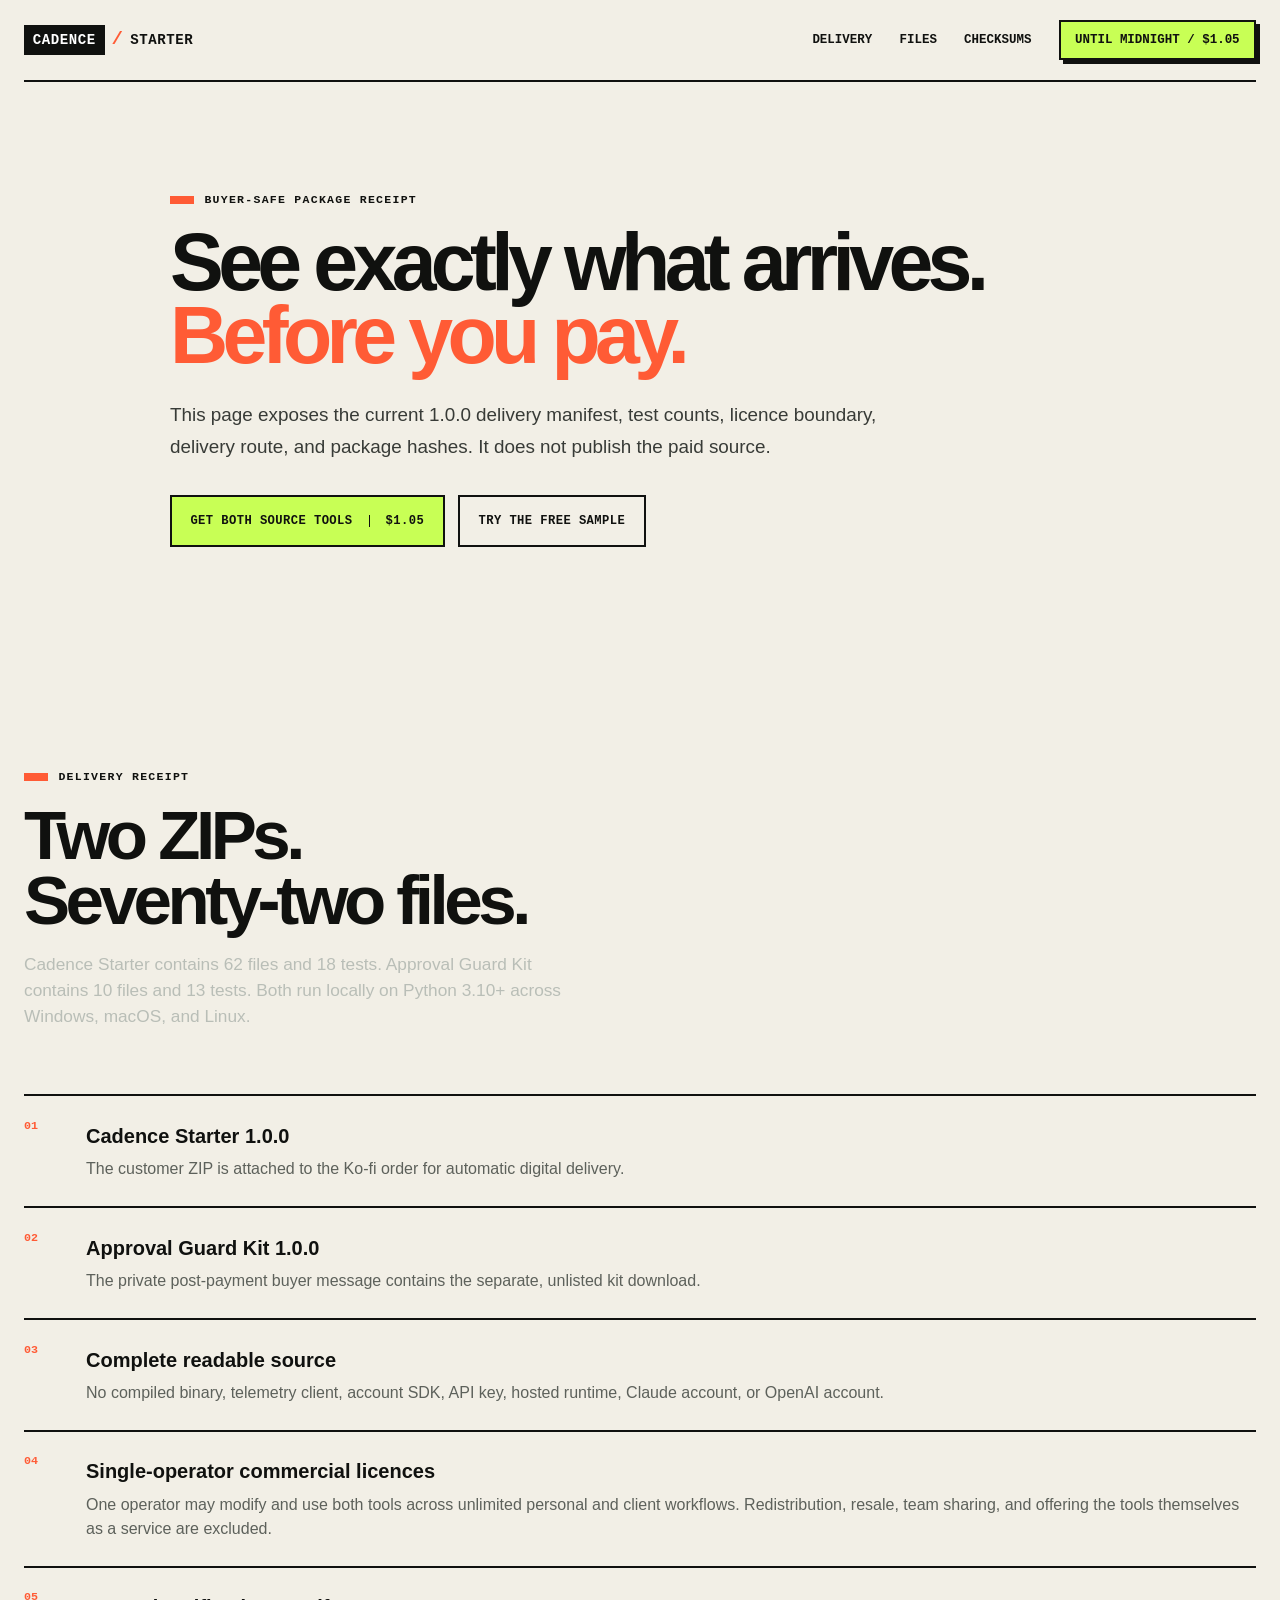
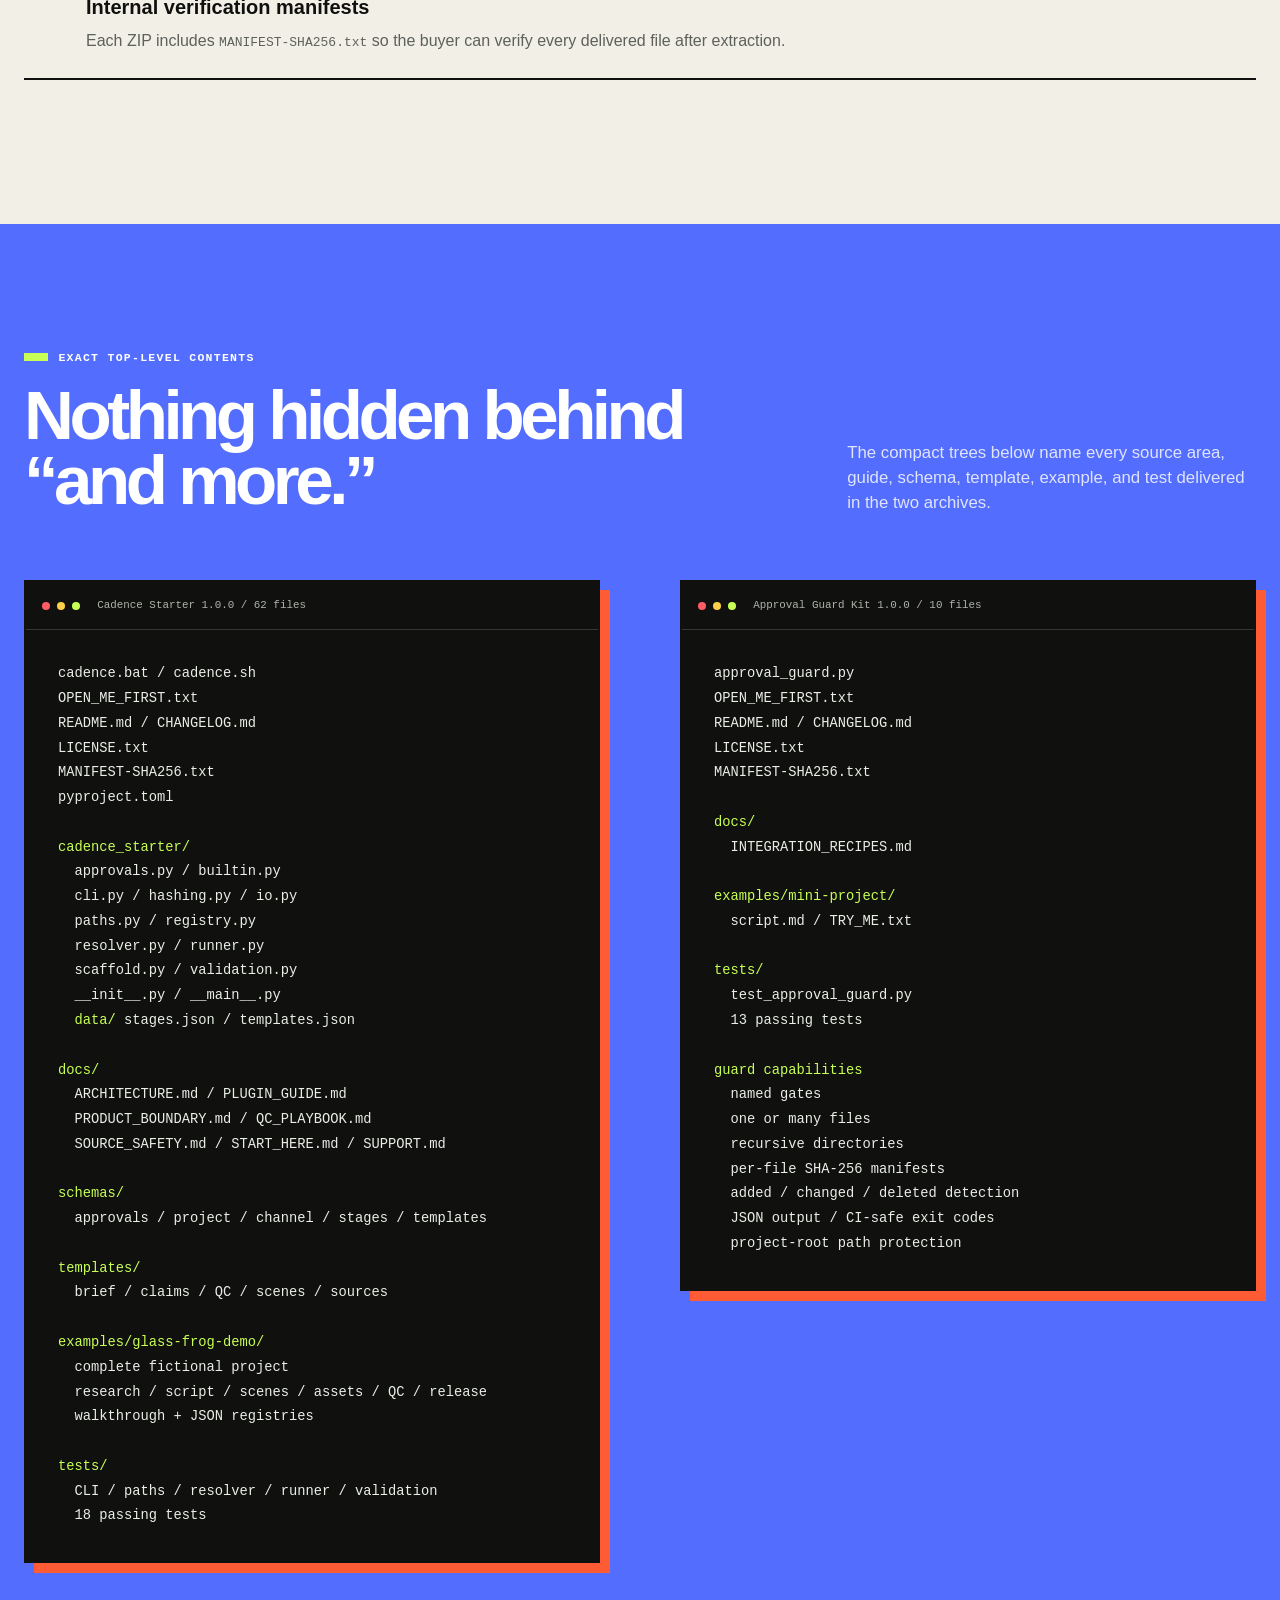
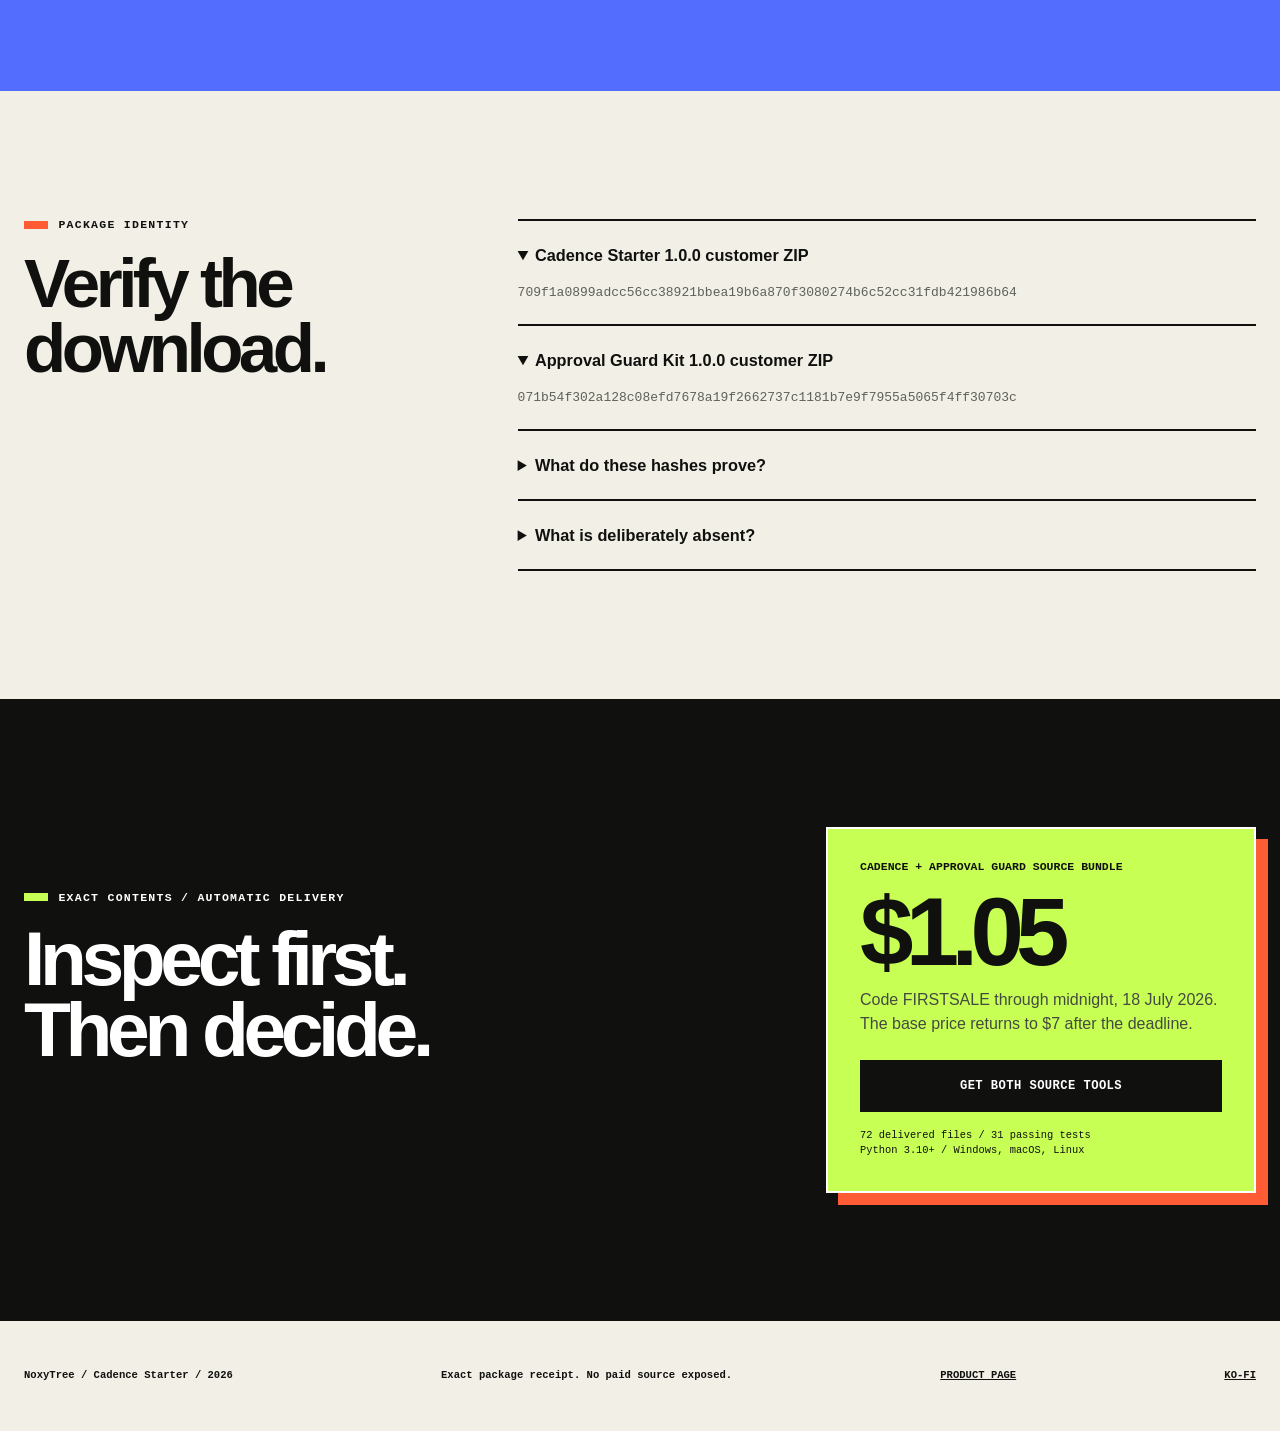
==== bundle-receipt/index.html @ 126abf65 "Add exact buyer delivery receipt" ====
<!doctype html>
<html lang="en">
<head>
  <meta charset="utf-8">
  <meta name="viewport" content="width=device-width, initial-scale=1">
  <title>Cadence source bundle receipt - exact delivery manifest</title>
  <meta name="description" content="Inspect the exact Cadence Starter and Approval Guard Kit delivery: 72 files, 31 tests, licences, delivery route, and SHA-256 checksums.">
  <meta name="theme-color" content="#f2efe6">
  <meta property="og:title" content="Cadence source bundle - exact delivery receipt">
  <meta property="og:description" content="Two local Python source ZIPs, 72 files, 31 tests, exact contents and package checksums before you pay.">
  <meta property="og:type" content="website">
  <meta property="og:image" content="https://noxytree.github.io/cadence-starter/assets/cadence-cover.png">
  <meta property="og:url" content="https://noxytree.github.io/cadence-starter/bundle-receipt/">
  <meta name="twitter:card" content="summary_large_image">
  <link rel="canonical" href="https://noxytree.github.io/cadence-starter/bundle-receipt/">
  <link rel="stylesheet" href="../styles.css?v=20260718-receipt">
</head>
<body class="receipt-page">
  <a class="skip" href="#main">Skip to content</a>
  <header class="topbar wrap">
    <a class="wordmark" href="../" aria-label="Cadence Starter home"><span>CADENCE</span><b>/</b>STARTER</a>
    <nav aria-label="Primary navigation">
      <a href="#delivery">Delivery</a>
      <a href="#files">Files</a>
      <a href="#checksums">Checksums</a>
      <a class="nav-buy" href="https://ko-fi.com/noxytree/link/FIRSTSALE">UNTIL MIDNIGHT / $1.05</a>
    </nav>
  </header>

  <main id="main">
    <section class="guide-hero wrap">
      <p class="label"><span></span>BUYER-SAFE PACKAGE RECEIPT</p>
      <h1>See exactly what arrives.<br><em>Before you pay.</em></h1>
      <p class="hero-lede">This page exposes the current 1.0.0 delivery manifest, test counts, licence boundary, delivery route, and package hashes. It does not publish the paid source.</p>
      <div class="actions">
        <a class="button primary" href="https://ko-fi.com/noxytree/link/FIRSTSALE">GET BOTH SOURCE TOOLS <span>$1.05</span></a>
        <a class="button ghost" href="../downloads/cadence-approval-sample.zip">TRY THE FREE SAMPLE</a>
      </div>
    </section>

    <section class="inside wrap" id="delivery">
      <div class="section-intro">
        <p class="label"><span></span>DELIVERY RECEIPT</p>
        <h2>Two ZIPs.<br>Seventy-two files.</h2>
        <p>Cadence Starter contains 62 files and 18 tests. Approval Guard Kit contains 10 files and 13 tests. Both run locally on Python 3.10+ across Windows, macOS, and Linux.</p>
      </div>
      <div class="deliverables">
        <article><b>01</b><div><h3>Cadence Starter 1.0.0</h3><p>The customer ZIP is attached to the Ko-fi order for automatic digital delivery.</p></div></article>
        <article><b>02</b><div><h3>Approval Guard Kit 1.0.0</h3><p>The private post-payment buyer message contains the separate, unlisted kit download.</p></div></article>
        <article><b>03</b><div><h3>Complete readable source</h3><p>No compiled binary, telemetry client, account SDK, API key, hosted runtime, Claude account, or OpenAI account.</p></div></article>
        <article><b>04</b><div><h3>Single-operator commercial licences</h3><p>One operator may modify and use both tools across unlimited personal and client workflows. Redistribution, resale, team sharing, and offering the tools themselves as a service are excluded.</p></div></article>
        <article><b>05</b><div><h3>Internal verification manifests</h3><p>Each ZIP includes <code>MANIFEST-SHA256.txt</code> so the buyer can verify every delivered file after extraction.</p></div></article>
      </div>
    </section>

    <section class="commands" id="files">
      <div class="wrap">
        <div class="commands-head">
          <div><p class="label light"><span></span>EXACT TOP-LEVEL CONTENTS</p><h2>Nothing hidden behind “and more.”</h2></div>
          <p>The compact trees below name every source area, guide, schema, template, example, and test delivered in the two archives.</p>
        </div>
        <div class="inside-grid">
          <div class="file-window">
            <div class="window-bar"><i></i><i></i><i></i><span>Cadence Starter 1.0.0 / 62 files</span></div>
            <pre>cadence.bat / cadence.sh
OPEN_ME_FIRST.txt
README.md / CHANGELOG.md
LICENSE.txt
MANIFEST-SHA256.txt
pyproject.toml

<span class="folder">cadence_starter/</span>
  approvals.py / builtin.py
  cli.py / hashing.py / io.py
  paths.py / registry.py
  resolver.py / runner.py
  scaffold.py / validation.py
  __init__.py / __main__.py
  <span class="folder">data/</span> stages.json / templates.json

<span class="folder">docs/</span>
  ARCHITECTURE.md / PLUGIN_GUIDE.md
  PRODUCT_BOUNDARY.md / QC_PLAYBOOK.md
  SOURCE_SAFETY.md / START_HERE.md / SUPPORT.md

<span class="folder">schemas/</span>
  approvals / project / channel / stages / templates

<span class="folder">templates/</span>
  brief / claims / QC / scenes / sources

<span class="folder">examples/glass-frog-demo/</span>
  complete fictional project
  research / script / scenes / assets / QC / release
  walkthrough + JSON registries

<span class="folder">tests/</span>
  CLI / paths / resolver / runner / validation
  18 passing tests</pre>
          </div>
          <div class="file-window">
            <div class="window-bar"><i></i><i></i><i></i><span>Approval Guard Kit 1.0.0 / 10 files</span></div>
            <pre>approval_guard.py
OPEN_ME_FIRST.txt
README.md / CHANGELOG.md
LICENSE.txt
MANIFEST-SHA256.txt

<span class="folder">docs/</span>
  INTEGRATION_RECIPES.md

<span class="folder">examples/mini-project/</span>
  script.md / TRY_ME.txt

<span class="folder">tests/</span>
  test_approval_guard.py
  13 passing tests

<span class="folder">guard capabilities</span>
  named gates
  one or many files
  recursive directories
  per-file SHA-256 manifests
  added / changed / deleted detection
  JSON output / CI-safe exit codes
  project-root path protection</pre>
          </div>
        </div>
      </div>
    </section>

    <section class="faq wrap" id="checksums">
      <div class="section-intro"><p class="label"><span></span>PACKAGE IDENTITY</p><h2>Verify the download.</h2></div>
      <div class="faq-list">
        <details open><summary>Cadence Starter 1.0.0 customer ZIP</summary><p><code>709f1a0899adcc56cc38921bbea19b6a870f3080274b6c52cc31fdb421986b64</code></p></details>
        <details open><summary>Approval Guard Kit 1.0.0 customer ZIP</summary><p><code>071b54f302a128c08efd7678a19f2662737c1181b7e9f7955a5065f4ff30703c</code></p></details>
        <details><summary>What do these hashes prove?</summary><p>They identify the exact current customer archives used to produce this receipt. After downloading, calculate SHA-256 locally and compare it with the value above. The internal manifest then verifies every extracted file.</p></details>
        <details><summary>What is deliberately absent?</summary><p>No seller account, private pipeline, customer data, third-party credentials, model access, generated media, or one-click publishing service is included.</p></details>
      </div>
    </section>

    <section class="buy-section">
      <div class="wrap buy-grid">
        <div><p class="label light"><span></span>EXACT CONTENTS / AUTOMATIC DELIVERY</p><h2>Inspect first.<br>Then decide.</h2></div>
        <div class="price-card">
          <p>CADENCE + APPROVAL GUARD SOURCE BUNDLE</p>
          <strong>$1.05</strong>
          <span>Code FIRSTSALE through midnight, 18 July 2026. The base price returns to $7 after the deadline.</span>
          <a class="button primary" href="https://ko-fi.com/noxytree/link/FIRSTSALE">GET BOTH SOURCE TOOLS</a>
          <small>72 delivered files / 31 passing tests<br>Python 3.10+ / Windows, macOS, Linux</small>
        </div>
      </div>
    </section>
  </main>

  <footer class="footer wrap">
    <span>NoxyTree / Cadence Starter / 2026</span>
    <span>Exact package receipt. No paid source exposed.</span>
    <a href="../">PRODUCT PAGE</a>
    <a href="https://ko-fi.com/noxytree">KO-FI</a>
  </footer>
</body>
</html>
---- styles.css ----
:root {
  --paper: #f2efe6;
  --paper-2: #e7e2d5;
  --ink: #10110f;
  --muted: #5d615b;
  --orange: #ff5b35;
  --acid: #c8ff55;
  --blue: #536dfe;
  --red: #ff5c69;
  --line: #171816;
  --wrap: 1240px;
}

* { box-sizing: border-box; }
html { scroll-behavior: smooth; }
body { margin: 0; background: var(--paper); color: var(--ink); font-family: Arial, Helvetica, sans-serif; line-height: 1.5; }
a { color: inherit; }
.skip { position: fixed; left: 1rem; top: -5rem; z-index: 100; background: var(--acid); color: var(--ink); padding: .7rem 1rem; font-weight: 800; }
.skip:focus { top: 1rem; }
.wrap { width: min(calc(100% - 48px), var(--wrap)); margin-inline: auto; }

.topbar { min-height: 82px; display: flex; align-items: center; justify-content: space-between; border-bottom: 2px solid var(--ink); }
.wordmark { display: flex; align-items: center; gap: .42rem; font: 800 .88rem/1 ui-monospace, SFMono-Regular, Consolas, monospace; text-decoration: none; letter-spacing: .04em; }
.wordmark span { background: var(--ink); color: white; padding: .48rem .55rem; }
.wordmark b { color: var(--orange); font-size: 1.2rem; }
.topbar nav { display: flex; align-items: center; gap: 1.7rem; }
.topbar nav a { font: 700 .78rem/1 ui-monospace, SFMono-Regular, Consolas, monospace; text-decoration: none; text-transform: uppercase; }
.topbar nav a:hover { text-decoration: underline; text-underline-offset: 5px; }
.topbar .nav-buy { background: var(--acid); border: 2px solid var(--ink); padding: .72rem .9rem; box-shadow: 4px 4px 0 var(--ink); }

.hero { padding: 6.5rem 0 7rem; display: grid; grid-template-columns: .94fr 1.06fr; gap: 5rem; align-items: center; }
.label { display: flex; align-items: center; gap: .65rem; margin: 0 0 1.25rem; font: 800 .72rem/1 ui-monospace, SFMono-Regular, Consolas, monospace; letter-spacing: .11em; }
.label span { width: 24px; height: 8px; background: var(--orange); display: inline-block; }
.label.light { color: white; }.label.light span { background: var(--acid); }
h1, h2, h3, p { margin-top: 0; }
h1 { max-width: 740px; margin-bottom: 1.7rem; font-size: clamp(3.4rem, 6.3vw, 6.25rem); line-height: .91; letter-spacing: -.07em; }
h1 em { color: var(--orange); font-style: normal; }
.hero-lede { max-width: 690px; font-size: 1.18rem; line-height: 1.65; color: #383b37; }
.actions { display: flex; gap: .85rem; margin-top: 2.1rem; align-items: stretch; }
.button { display: inline-flex; min-height: 52px; padding: .9rem 1.15rem; align-items: center; justify-content: center; gap: 1rem; border: 2px solid var(--ink); font: 900 .76rem/1 ui-monospace, SFMono-Regular, Consolas, monospace; text-decoration: none; letter-spacing: .035em; transition: transform .14s ease, box-shadow .14s ease; }
.button:hover { transform: translate(-2px,-2px); box-shadow: 6px 6px 0 var(--ink); }
.button.primary { background: var(--acid); }.button.primary span { padding-left: 1rem; border-left: 1px solid var(--ink); }
.button.ghost { background: transparent; }
.facts { display: flex; flex-wrap: wrap; gap: .8rem 1.5rem; list-style: none; padding: 0; margin: 1.8rem 0 0; color: var(--muted); font: 700 .7rem/1.3 ui-monospace, SFMono-Regular, Consolas, monospace; }
.facts li::before { content: "+"; margin-right: .45rem; color: var(--orange); }

.demo-frame { position: relative; border: 2px solid var(--ink); background: var(--ink); box-shadow: 12px 12px 0 var(--blue); }
.demo-top, .demo-foot { min-height: 44px; padding: 0 .85rem; display: flex; align-items: center; justify-content: space-between; color: white; font: 800 .65rem/1 ui-monospace, SFMono-Regular, Consolas, monospace; letter-spacing: .08em; }
.demo-frame img { width: 100%; height: auto; display: block; border-block: 1px solid #343733; }
.live-dot { color: var(--acid); }.live-dot::before { content: ""; width: 7px; height: 7px; display: inline-block; border-radius: 50%; background: var(--acid); margin-right: .4rem; box-shadow: 0 0 10px var(--acid); }
.demo-foot b { color: var(--red); }.demo-foot span { color: #b7bcb5; }
.tape { position: absolute; z-index: 2; padding: .45rem .65rem; font: 900 .62rem/1 ui-monospace, SFMono-Regular, Consolas, monospace; border: 1px solid var(--ink); }
.tape-a { left: -22px; top: 28%; background: var(--acid); transform: rotate(-7deg); }
.tape-b { right: -24px; bottom: 22%; background: white; transform: rotate(5deg); }

.sample-strip { padding: 5rem 0; background: var(--orange); color: white; border-block: 2px solid var(--ink); }
.sample-grid { display: grid; grid-template-columns: 1fr .9fr; gap: 5rem; align-items: center; }
.sample-grid h2 { margin-bottom: 1rem; font-size: clamp(2.5rem, 5vw, 4.8rem); line-height: .94; letter-spacing: -.065em; }
.sample-grid > div > p:last-child { max-width: 640px; color: #fff1ec; font-size: 1.06rem; }
.sample-command { padding: 1.4rem; background: var(--ink); border: 2px solid white; box-shadow: 10px 10px 0 var(--acid); display: flex; flex-direction: column; gap: .65rem; }
.sample-command code { padding: .7rem; border: 1px solid #4c4f49; color: #e9eee7; font: .72rem/1.4 ui-monospace, SFMono-Regular, Consolas, monospace; overflow-x: auto; }
.sample-command strong { padding: .7rem; color: var(--red); font: 900 .72rem/1.2 ui-monospace, SFMono-Regular, Consolas, monospace; }
.sample-command .button { margin-top: .5rem; color: var(--ink); }
.sample-command small { color: #b7bcb5; font: .62rem/1.5 ui-monospace, SFMono-Regular, Consolas, monospace; }

.problem { padding: 8rem 0; background: var(--ink); color: white; }
.problem-grid { display: grid; grid-template-columns: .72fr 1.28fr; gap: 6rem; align-items: start; }
.section-intro h2, .commands-head h2 { margin-bottom: 1.2rem; font-size: clamp(2.7rem, 5.4vw, 5.3rem); line-height: .94; letter-spacing: -.065em; }
.section-intro > p:last-child { max-width: 560px; color: #b9beb7; font-size: 1.08rem; }
.comparison { display: grid; grid-template-columns: 1fr 1fr; gap: 1rem; }
.compare-card { min-height: 410px; padding: 1.8rem; border: 2px solid white; display: flex; flex-direction: column; }
.compare-card.bad { background: #2a171b; border-color: var(--red); }
.compare-card.good { background: #18231a; border-color: var(--acid); }
.mini-label { font: 900 .68rem/1.2 ui-monospace, SFMono-Regular, Consolas, monospace; letter-spacing: .09em; }
.compare-card ol { margin: 2.4rem 0; padding-left: 1.35rem; color: #d1d5d0; }
.compare-card li { padding: .55rem 0; }
.compare-card code { color: white; }
.compare-card > strong { margin-top: auto; padding-top: 1rem; border-top: 1px solid currentColor; font: 900 .78rem/1.2 ui-monospace, SFMono-Regular, Consolas, monospace; }
.compare-card.bad > strong { color: var(--red); }.compare-card.good > strong { color: var(--acid); }

.inside { padding: 9rem 0; }
.inside > .section-intro { max-width: 760px; margin-bottom: 4rem; }
.inside-grid { display: grid; grid-template-columns: .86fr 1.14fr; gap: 5rem; align-items: start; }
.inside-grid > *, .faq > * { min-width: 0; }
.file-window { border: 2px solid var(--ink); background: #10110f; color: #e9eee7; box-shadow: 10px 10px 0 var(--orange); position: sticky; top: 24px; }
.window-bar { min-height: 48px; display: flex; align-items: center; gap: .45rem; padding: 0 1rem; border-bottom: 1px solid #353832; color: #aeb3ac; font: .68rem/1 ui-monospace, SFMono-Regular, Consolas, monospace; }
.window-bar i { width: 8px; height: 8px; border-radius: 50%; background: var(--red); }.window-bar i:nth-child(2) { background: #ffcf4a; }.window-bar i:nth-child(3) { background: var(--acid); margin-right: .6rem; }
.file-window pre { margin: 0; padding: 2rem; font: .86rem/1.8 ui-monospace, SFMono-Regular, Consolas, monospace; overflow-x: auto; }
.folder { color: var(--acid); }
.deliverables { border-top: 2px solid var(--ink); }
.deliverables article { display: grid; grid-template-columns: 46px 1fr; gap: 1rem; padding: 1.55rem 0; border-bottom: 2px solid var(--ink); }
.deliverables article > b { font: 900 .73rem/1 ui-monospace, SFMono-Regular, Consolas, monospace; color: var(--orange); }
.deliverables h3 { margin-bottom: .4rem; font-size: 1.25rem; }
.deliverables p { margin: 0; color: var(--muted); }

.commands { padding: 8rem 0; background: var(--blue); color: white; }
.commands-head { display: grid; grid-template-columns: 1fr .55fr; gap: 5rem; align-items: end; margin-bottom: 3rem; }
.commands-head > p { color: #e0e4ff; font-size: 1.05rem; }
.command-grid { border: 2px solid white; }
.command-grid code { min-height: 66px; display: grid; grid-template-columns: 68px 1fr; align-items: center; border-bottom: 1px solid rgba(255,255,255,.45); font-size: clamp(.72rem,1.5vw,1rem); }
.command-grid code:last-child { border-bottom: 0; }
.command-grid i { height: 100%; display: flex; align-items: center; justify-content: center; border-right: 1px solid rgba(255,255,255,.45); color: var(--acid); font-style: normal; }
.command-grid code { padding-right: 1rem; }.command-grid code i { margin-right: 1.2rem; }

.fit { padding: 8rem 0; display: grid; grid-template-columns: 1fr 1fr; gap: 1rem; }
.fit-card { min-height: 480px; padding: 2.4rem; border: 2px solid var(--ink); display: flex; flex-direction: column; }
.fit-card.yes { background: var(--acid); }.fit-card.no { background: white; }
.fit-card h2 { font-size: clamp(2rem,3.3vw,3.4rem); line-height: 1; letter-spacing: -.05em; }
.fit-card ul { margin: auto 0 0; padding: 1.5rem 0 0; border-top: 2px solid var(--ink); list-style: none; }
.fit-card li { padding: .5rem 0 .5rem 1.4rem; position: relative; }
.fit-card li::before { content: "+"; position: absolute; left: 0; font-weight: 900; }.fit-card.no li::before { content: "-"; color: var(--orange); }

.field-notes { padding: 8rem 0; background: var(--paper-2); border-block: 2px solid var(--ink); }
.field-notes .section-intro { max-width: 780px; margin-bottom: 3.5rem; }
.note-grid { display: grid; grid-template-columns: repeat(3,1fr); gap: 1rem; }
.note-grid a { min-height: 330px; padding: 1.7rem; border: 2px solid var(--ink); background: var(--paper); text-decoration: none; display: flex; flex-direction: column; transition: transform .14s ease, box-shadow .14s ease; }
.note-grid a:hover { transform: translate(-4px,-4px); box-shadow: 8px 8px 0 var(--ink); }
.note-grid span, .note-grid b { font: 900 .68rem/1 ui-monospace, SFMono-Regular, Consolas, monospace; }
.note-grid h3 { margin: 3rem 0 1rem; font-size: 1.6rem; line-height: 1.1; }
.note-grid p { color: var(--muted); }.note-grid b { margin-top: auto; color: var(--orange); }

.faq { padding: 8rem 0; display: grid; grid-template-columns: .7fr 1.3fr; gap: 6rem; }
.faq-list { border-top: 2px solid var(--ink); }
.faq details { padding: 1.35rem 0; border-bottom: 2px solid var(--ink); }
.faq summary { cursor: pointer; font-weight: 900; font-size: 1.02rem; }
.faq details p { color: var(--muted); margin: 1rem 0 0; max-width: 700px; }
.faq code { overflow-wrap: anywhere; word-break: break-all; }
.receipt-page .commands .inside-grid { grid-template-columns: minmax(0, 1fr) minmax(0, 1fr); }
.receipt-page .file-window { min-width: 0; width: 100%; }
.receipt-page .faq { grid-template-columns: minmax(0, .7fr) minmax(0, 1.3fr); }
.receipt-page .faq-list,
.receipt-page .faq details,
.receipt-page .faq code { min-width: 0; max-width: 100%; }
.receipt-page .faq code { display: block; }

.buy-section { padding: 8rem 0; background: var(--ink); color: white; }
.buy-grid { display: grid; grid-template-columns: 1fr 430px; gap: 6rem; align-items: center; }
.buy-grid h2 { font-size: clamp(3rem,6vw,6rem); line-height: .92; letter-spacing: -.07em; }
.price-card { background: var(--acid); color: var(--ink); padding: 2rem; border: 2px solid white; box-shadow: 12px 12px 0 var(--orange); display: flex; flex-direction: column; }
.price-card > p { font: 900 .72rem/1 ui-monospace, SFMono-Regular, Consolas, monospace; }
.price-card > strong { font-size: 6rem; line-height: 1; letter-spacing: -.08em; }
.price-card > span { margin: .5rem 0 1.5rem; color: #444a40; }
.price-card .button { background: var(--ink); color: white; margin-bottom: 1rem; }.price-card .button:hover { box-shadow: 6px 6px 0 var(--orange); }
.price-card small { font: .65rem/1.5 ui-monospace, SFMono-Regular, Consolas, monospace; }

.footer { min-height: 110px; display: flex; align-items: center; justify-content: space-between; gap: 2rem; font: 700 .66rem/1.3 ui-monospace, SFMono-Regular, Consolas, monospace; }

/* Guide pages */
.guide-hero { padding: 7rem 0 5rem; max-width: 940px; }
.guide-hero h1 { max-width: 920px; }
.guide-hero .hero-lede { max-width: 760px; }
.guide-layout { display: grid; grid-template-columns: 250px minmax(0,760px); gap: 5rem; padding-bottom: 8rem; }
.guide-aside { position: sticky; top: 24px; align-self: start; border-top: 2px solid var(--ink); padding-top: 1rem; font: 700 .72rem/1.55 ui-monospace, SFMono-Regular, Consolas, monospace; }
.guide-aside a { display: block; margin-top: 1rem; color: var(--orange); }
.guide-body { min-width: 0; }
.guide-body h2 { margin: 3.5rem 0 1.2rem; font-size: clamp(2rem,4vw,3.4rem); line-height: 1; letter-spacing: -.05em; }
.guide-body h2:first-child { margin-top: 0; }
.guide-body h3 { margin: 2rem 0 .6rem; font-size: 1.35rem; }
.guide-body p, .guide-body li { color: #383b37; font-size: 1.06rem; line-height: 1.75; }
.guide-body pre { width: 100%; max-width: 100%; overflow-x: auto; padding: 1.5rem; border: 2px solid var(--ink); background: var(--ink); color: #e9eee7; font: .82rem/1.7 ui-monospace, SFMono-Regular, Consolas, monospace; }
.guide-body .callout { margin: 2rem 0; padding: 1.4rem; border: 2px solid var(--ink); background: var(--acid); color: var(--ink); }
.guide-cta { margin-top: 4rem; padding: 2rem; background: var(--blue); color: white; border: 2px solid var(--ink); }
.guide-index { padding: 7rem 0 9rem; }
.guide-index .note-grid { margin-top: 4rem; }

@media (max-width: 980px) {
  .hero, .sample-grid, .problem-grid, .inside-grid, .faq, .buy-grid { grid-template-columns: 1fr; gap: 3.5rem; }
  .receipt-page .commands .inside-grid,
  .receipt-page .faq { grid-template-columns: minmax(0, 1fr); }
  .receipt-page .file-window pre { white-space: pre-wrap; overflow-wrap: anywhere; }
  .hero { padding-top: 4.5rem; }
  .file-window { position: static; }
  .commands-head { grid-template-columns: 1fr; gap: 1rem; }
  .buy-grid { max-width: 760px; }.price-card { max-width: 500px; }
  .guide-layout { grid-template-columns: 1fr; gap: 2rem; }.guide-aside { position: static; }
}

@media (max-width: 720px) {
  .wrap { width: min(calc(100% - 28px), var(--wrap)); }
  .topbar { min-height: 68px; }.topbar nav a:not(.nav-buy) { display: none; }
  .topbar .nav-buy { box-shadow: none; }
  .hero { padding: 4.2rem 0 5rem; }
  h1 { font-size: clamp(3rem,15vw,4.6rem); }
  .actions { flex-direction: column; }.button { width: 100%; }
  .facts { flex-direction: column; }
  .demo-frame { box-shadow: 7px 7px 0 var(--blue); }.tape { display: none; }.demo-foot span { display: none; }
  .sample-strip, .problem, .inside, .commands, .field-notes, .faq, .buy-section { padding-block: 5rem; }
  .comparison, .fit, .note-grid { grid-template-columns: 1fr; }
  .fit { padding-block: 5rem; }
  .fit-card { min-height: 420px; }
  .commands-head h2, .section-intro h2 { font-size: 3rem; }
  .file-window pre { font-size: .74rem; }
  .footer { flex-direction: column; justify-content: center; text-align: center; gap: .45rem; }
  .guide-hero { padding: 5rem 0 3rem; }.guide-layout { padding-bottom: 5rem; }
}

@media (prefers-reduced-motion: reduce) {
  html { scroll-behavior: auto; }
  *, *::before, *::after { transition: none !important; }
}
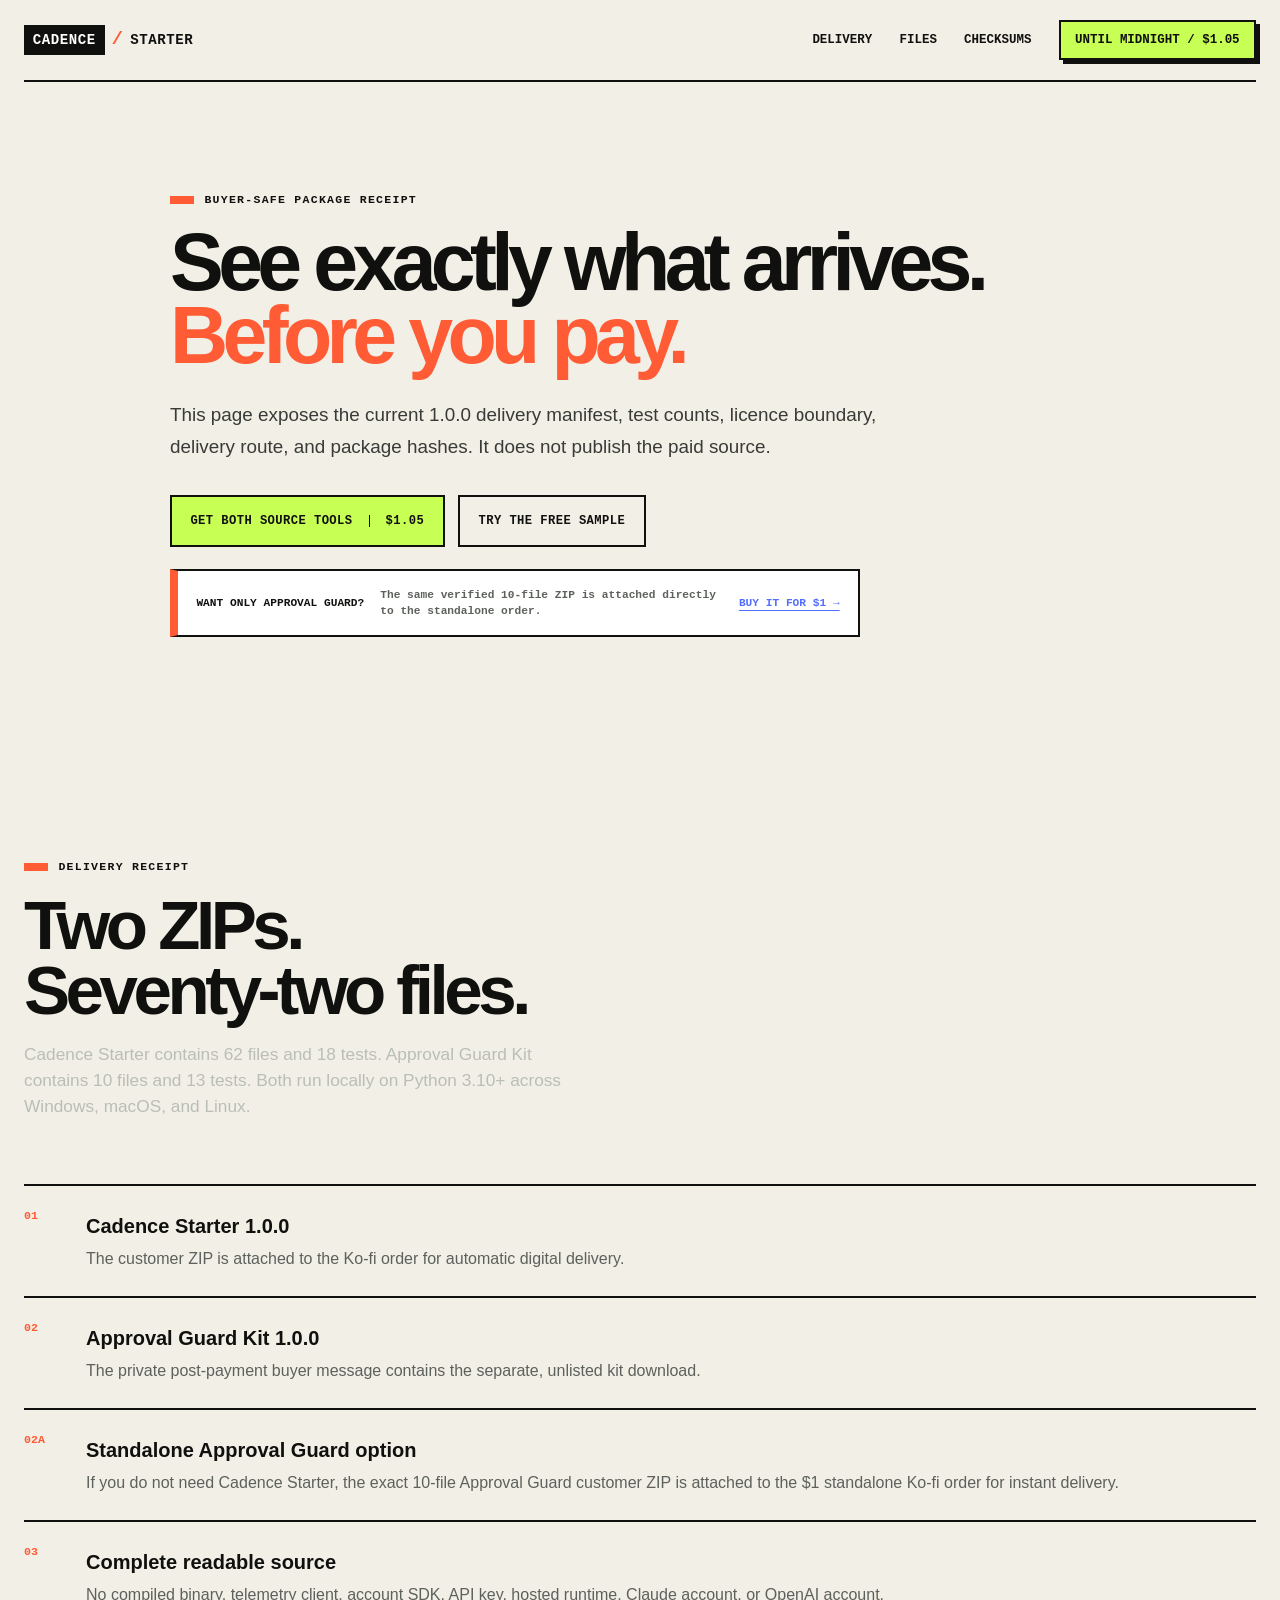
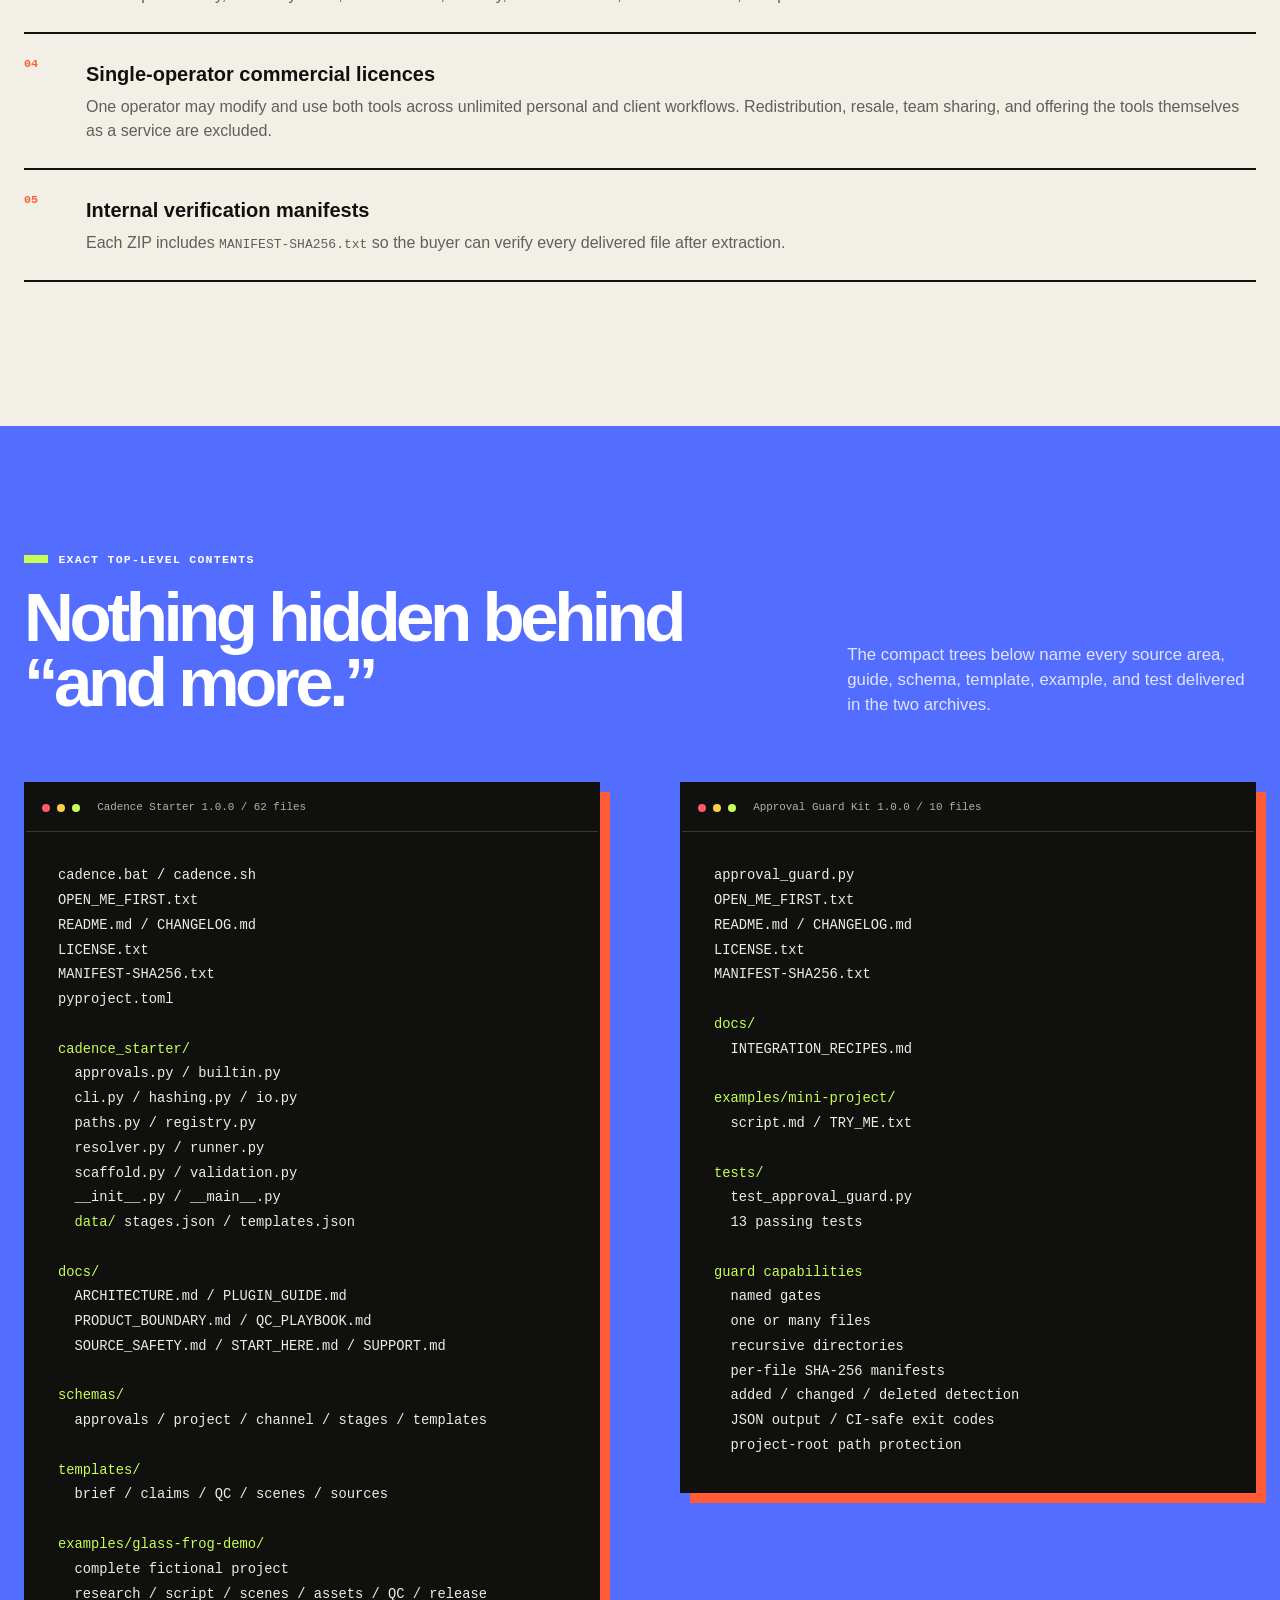
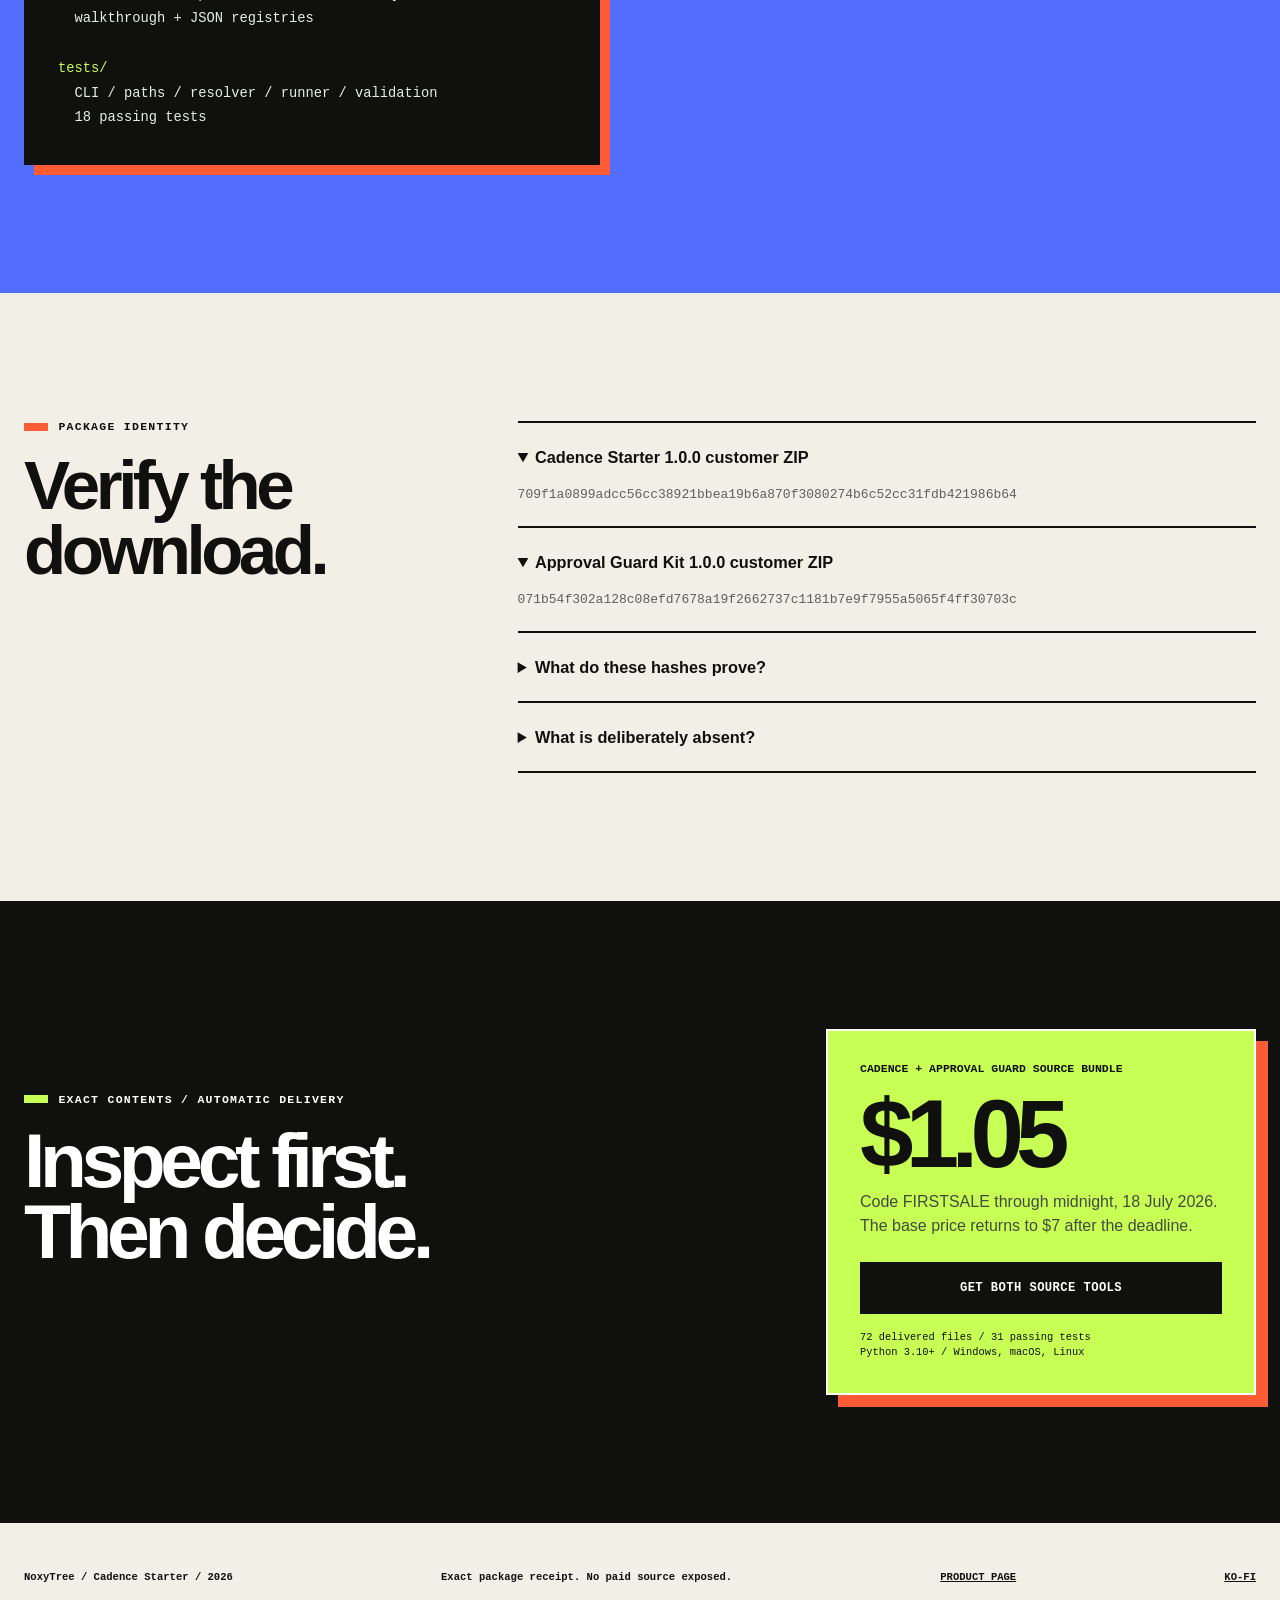
==== commit e271112e: "Add one-dollar Approval Guard checkout path" ====
--- a/bundle-receipt/index.html
+++ b/bundle-receipt/index.html
@@ -36,6 +36,7 @@
         <a class="button primary" href="https://ko-fi.com/noxytree/link/FIRSTSALE">GET BOTH SOURCE TOOLS <span>$1.05</span></a>
         <a class="button ghost" href="../downloads/cadence-approval-sample.zip">TRY THE FREE SAMPLE</a>
       </div>
+      <p class="solo-offer"><b>WANT ONLY APPROVAL GUARD?</b><span>The same verified 10-file ZIP is attached directly to the standalone order.</span><a href="https://ko-fi.com/s/33d62f48e4">BUY IT FOR $1 →</a></p>
     </section>
 
     <section class="inside wrap" id="delivery">
@@ -47,6 +48,7 @@
       <div class="deliverables">
         <article><b>01</b><div><h3>Cadence Starter 1.0.0</h3><p>The customer ZIP is attached to the Ko-fi order for automatic digital delivery.</p></div></article>
         <article><b>02</b><div><h3>Approval Guard Kit 1.0.0</h3><p>The private post-payment buyer message contains the separate, unlisted kit download.</p></div></article>
+        <article><b>02A</b><div><h3>Standalone Approval Guard option</h3><p>If you do not need Cadence Starter, the exact 10-file Approval Guard customer ZIP is attached to the $1 standalone Ko-fi order for instant delivery.</p></div></article>
         <article><b>03</b><div><h3>Complete readable source</h3><p>No compiled binary, telemetry client, account SDK, API key, hosted runtime, Claude account, or OpenAI account.</p></div></article>
         <article><b>04</b><div><h3>Single-operator commercial licences</h3><p>One operator may modify and use both tools across unlimited personal and client workflows. Redistribution, resale, team sharing, and offering the tools themselves as a service are excluded.</p></div></article>
         <article><b>05</b><div><h3>Internal verification manifests</h3><p>Each ZIP includes <code>MANIFEST-SHA256.txt</code> so the buyer can verify every delivered file after extraction.</p></div></article>
--- a/styles.css
+++ b/styles.css
@@ -36,6 +36,9 @@
 h1 { max-width: 740px; margin-bottom: 1.7rem; font-size: clamp(3.4rem, 6.3vw, 6.25rem); line-height: .91; letter-spacing: -.07em; }
 h1 em { color: var(--orange); font-style: normal; }
 .hero-lede { max-width: 690px; font-size: 1.18rem; line-height: 1.65; color: #383b37; }
+.solo-offer { max-width: 690px; margin: 1.35rem 0 0; padding: 1rem 1.15rem; border: 2px solid var(--ink); border-left: 8px solid var(--orange); background: white; display: grid; grid-template-columns: auto 1fr auto; gap: .65rem 1rem; align-items: center; font: 800 .7rem/1.45 ui-monospace, SFMono-Regular, Consolas, monospace; }
+.solo-offer span { color: var(--muted); font-weight: 700; }
+.solo-offer a { color: var(--blue); white-space: nowrap; text-underline-offset: 4px; }
 .actions { display: flex; gap: .85rem; margin-top: 2.1rem; align-items: stretch; }
 .button { display: inline-flex; min-height: 52px; padding: .9rem 1.15rem; align-items: center; justify-content: center; gap: 1rem; border: 2px solid var(--ink); font: 900 .76rem/1 ui-monospace, SFMono-Regular, Consolas, monospace; text-decoration: none; letter-spacing: .035em; transition: transform .14s ease, box-shadow .14s ease; }
 .button:hover { transform: translate(-2px,-2px); box-shadow: 6px 6px 0 var(--ink); }
@@ -182,6 +185,7 @@
   .hero { padding: 4.2rem 0 5rem; }
   h1 { font-size: clamp(3rem,15vw,4.6rem); }
   .actions { flex-direction: column; }.button { width: 100%; }
+  .solo-offer { grid-template-columns: 1fr; }
   .facts { flex-direction: column; }
   .demo-frame { box-shadow: 7px 7px 0 var(--blue); }.tape { display: none; }.demo-foot span { display: none; }
   .sample-strip, .problem, .inside, .commands, .field-notes, .faq, .buy-section { padding-block: 5rem; }
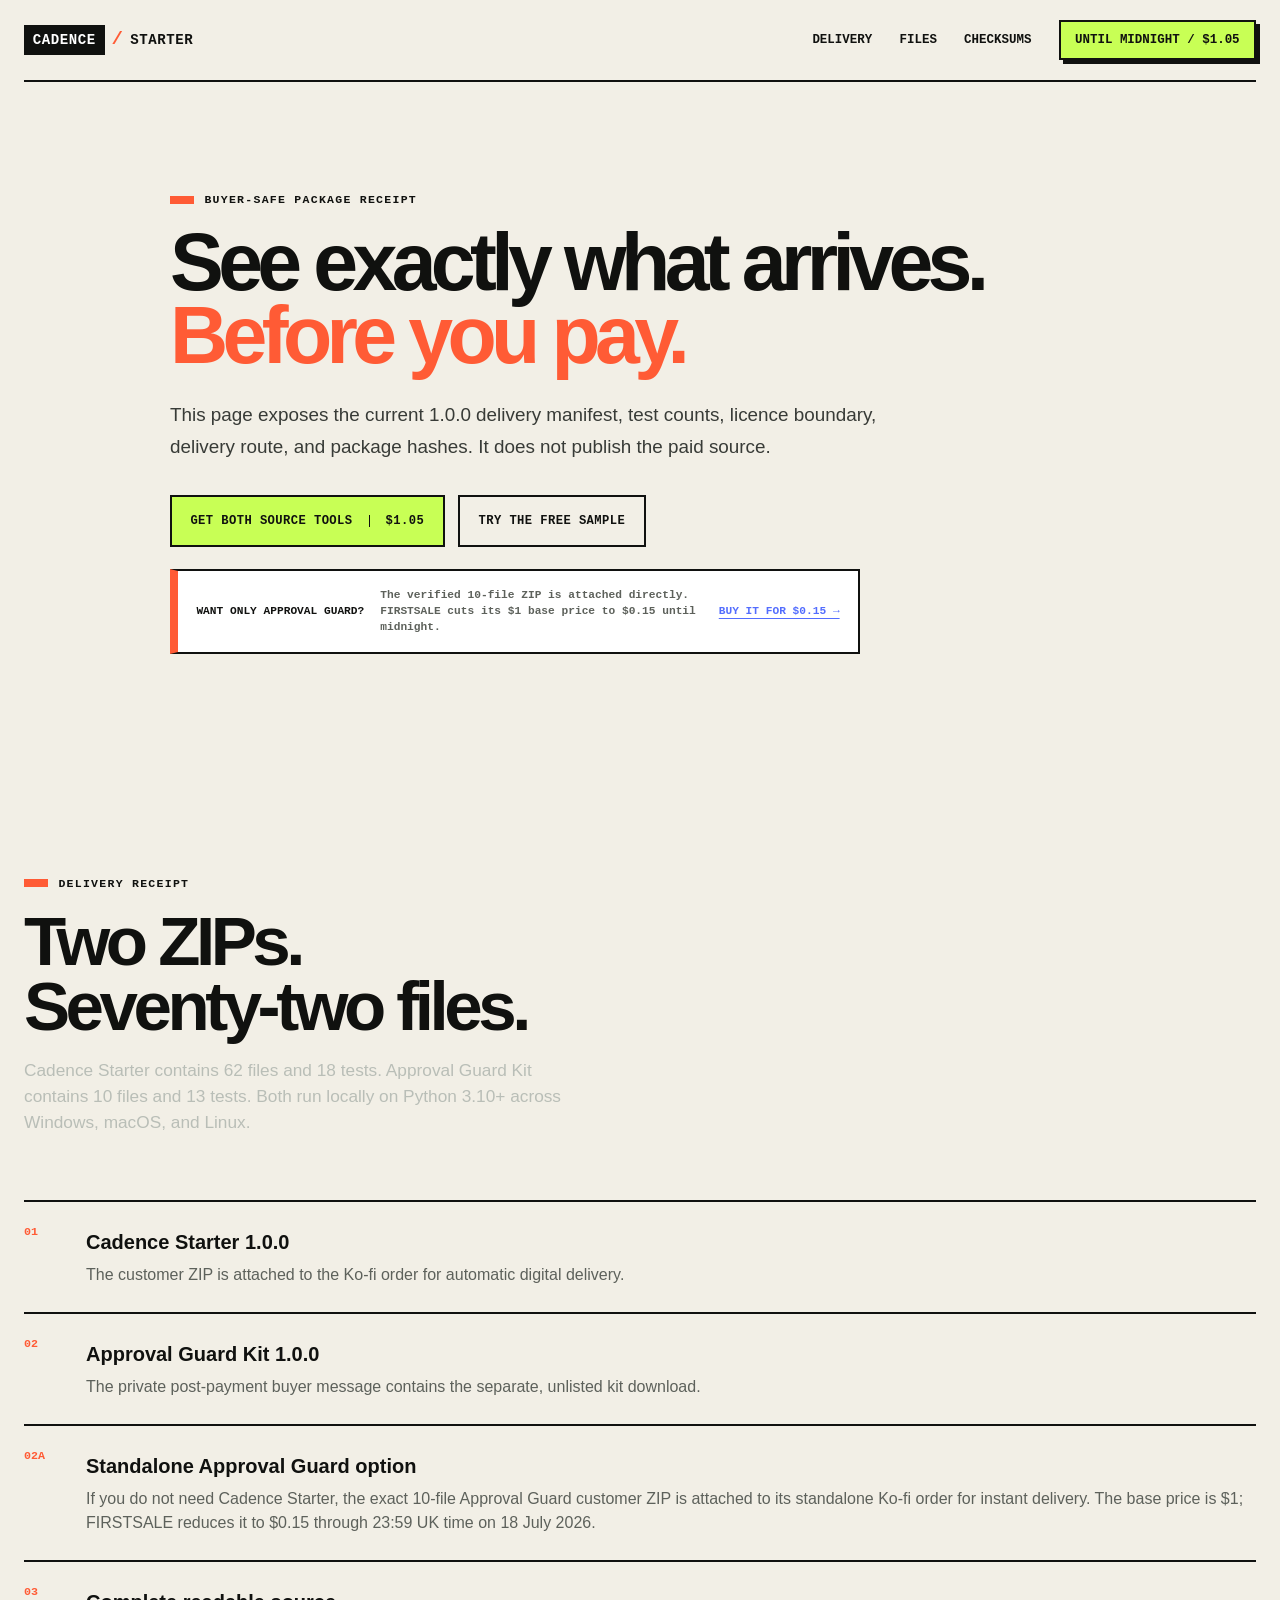
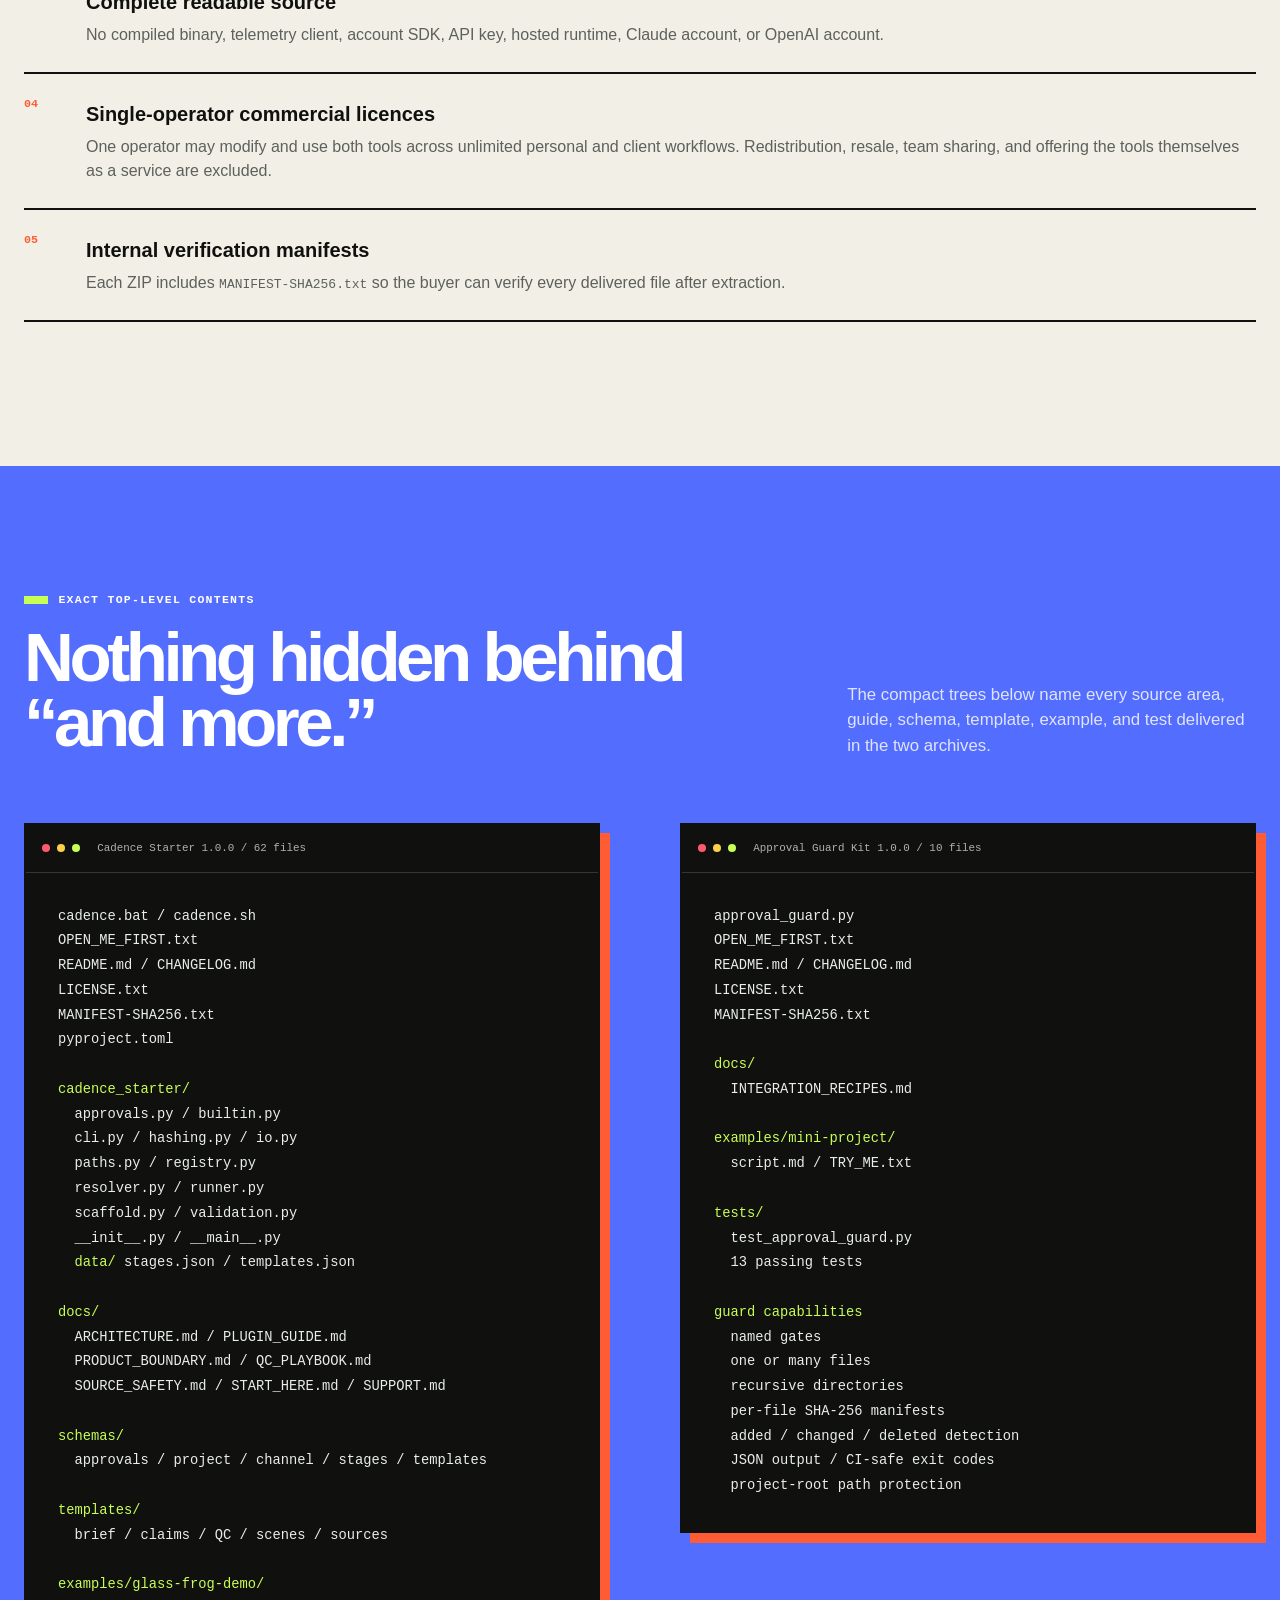
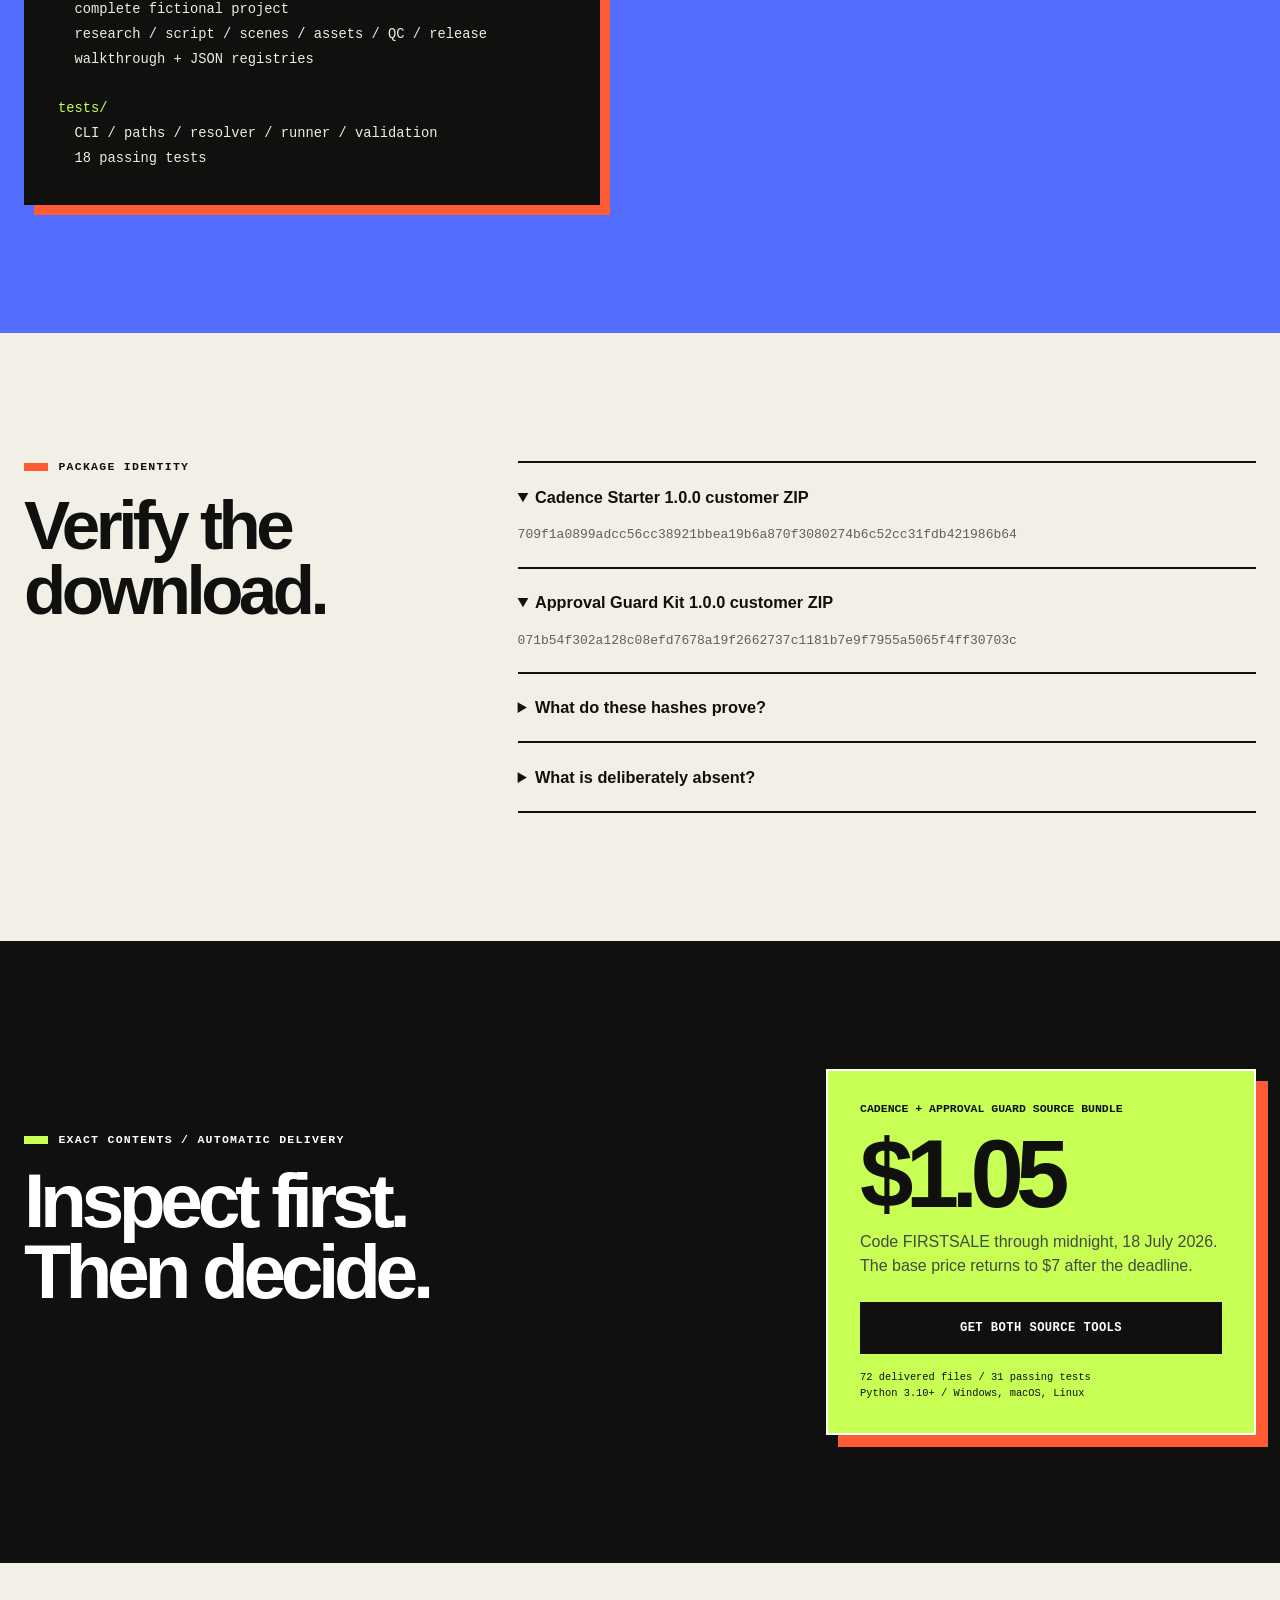
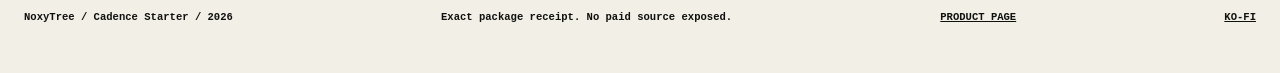
==== commit eb252150: "Expose fifteen-cent first-sale path" ====
--- a/bundle-receipt/index.html
+++ b/bundle-receipt/index.html
@@ -36,7 +36,7 @@
         <a class="button primary" href="https://ko-fi.com/noxytree/link/FIRSTSALE">GET BOTH SOURCE TOOLS <span>$1.05</span></a>
         <a class="button ghost" href="../downloads/cadence-approval-sample.zip">TRY THE FREE SAMPLE</a>
       </div>
-      <p class="solo-offer"><b>WANT ONLY APPROVAL GUARD?</b><span>The same verified 10-file ZIP is attached directly to the standalone order.</span><a href="https://ko-fi.com/s/33d62f48e4">BUY IT FOR $1 →</a></p>
+      <p class="solo-offer"><b>WANT ONLY APPROVAL GUARD?</b><span>The verified 10-file ZIP is attached directly. FIRSTSALE cuts its $1 base price to $0.15 until midnight.</span><a href="https://ko-fi.com/noxytree/link/FIRSTSALE">BUY IT FOR $0.15 →</a></p>
     </section>
 
     <section class="inside wrap" id="delivery">
@@ -48,7 +48,7 @@
       <div class="deliverables">
         <article><b>01</b><div><h3>Cadence Starter 1.0.0</h3><p>The customer ZIP is attached to the Ko-fi order for automatic digital delivery.</p></div></article>
         <article><b>02</b><div><h3>Approval Guard Kit 1.0.0</h3><p>The private post-payment buyer message contains the separate, unlisted kit download.</p></div></article>
-        <article><b>02A</b><div><h3>Standalone Approval Guard option</h3><p>If you do not need Cadence Starter, the exact 10-file Approval Guard customer ZIP is attached to the $1 standalone Ko-fi order for instant delivery.</p></div></article>
+        <article><b>02A</b><div><h3>Standalone Approval Guard option</h3><p>If you do not need Cadence Starter, the exact 10-file Approval Guard customer ZIP is attached to its standalone Ko-fi order for instant delivery. The base price is $1; FIRSTSALE reduces it to $0.15 through 23:59 UK time on 18 July 2026.</p></div></article>
         <article><b>03</b><div><h3>Complete readable source</h3><p>No compiled binary, telemetry client, account SDK, API key, hosted runtime, Claude account, or OpenAI account.</p></div></article>
         <article><b>04</b><div><h3>Single-operator commercial licences</h3><p>One operator may modify and use both tools across unlimited personal and client workflows. Redistribution, resale, team sharing, and offering the tools themselves as a service are excluded.</p></div></article>
         <article><b>05</b><div><h3>Internal verification manifests</h3><p>Each ZIP includes <code>MANIFEST-SHA256.txt</code> so the buyer can verify every delivered file after extraction.</p></div></article>
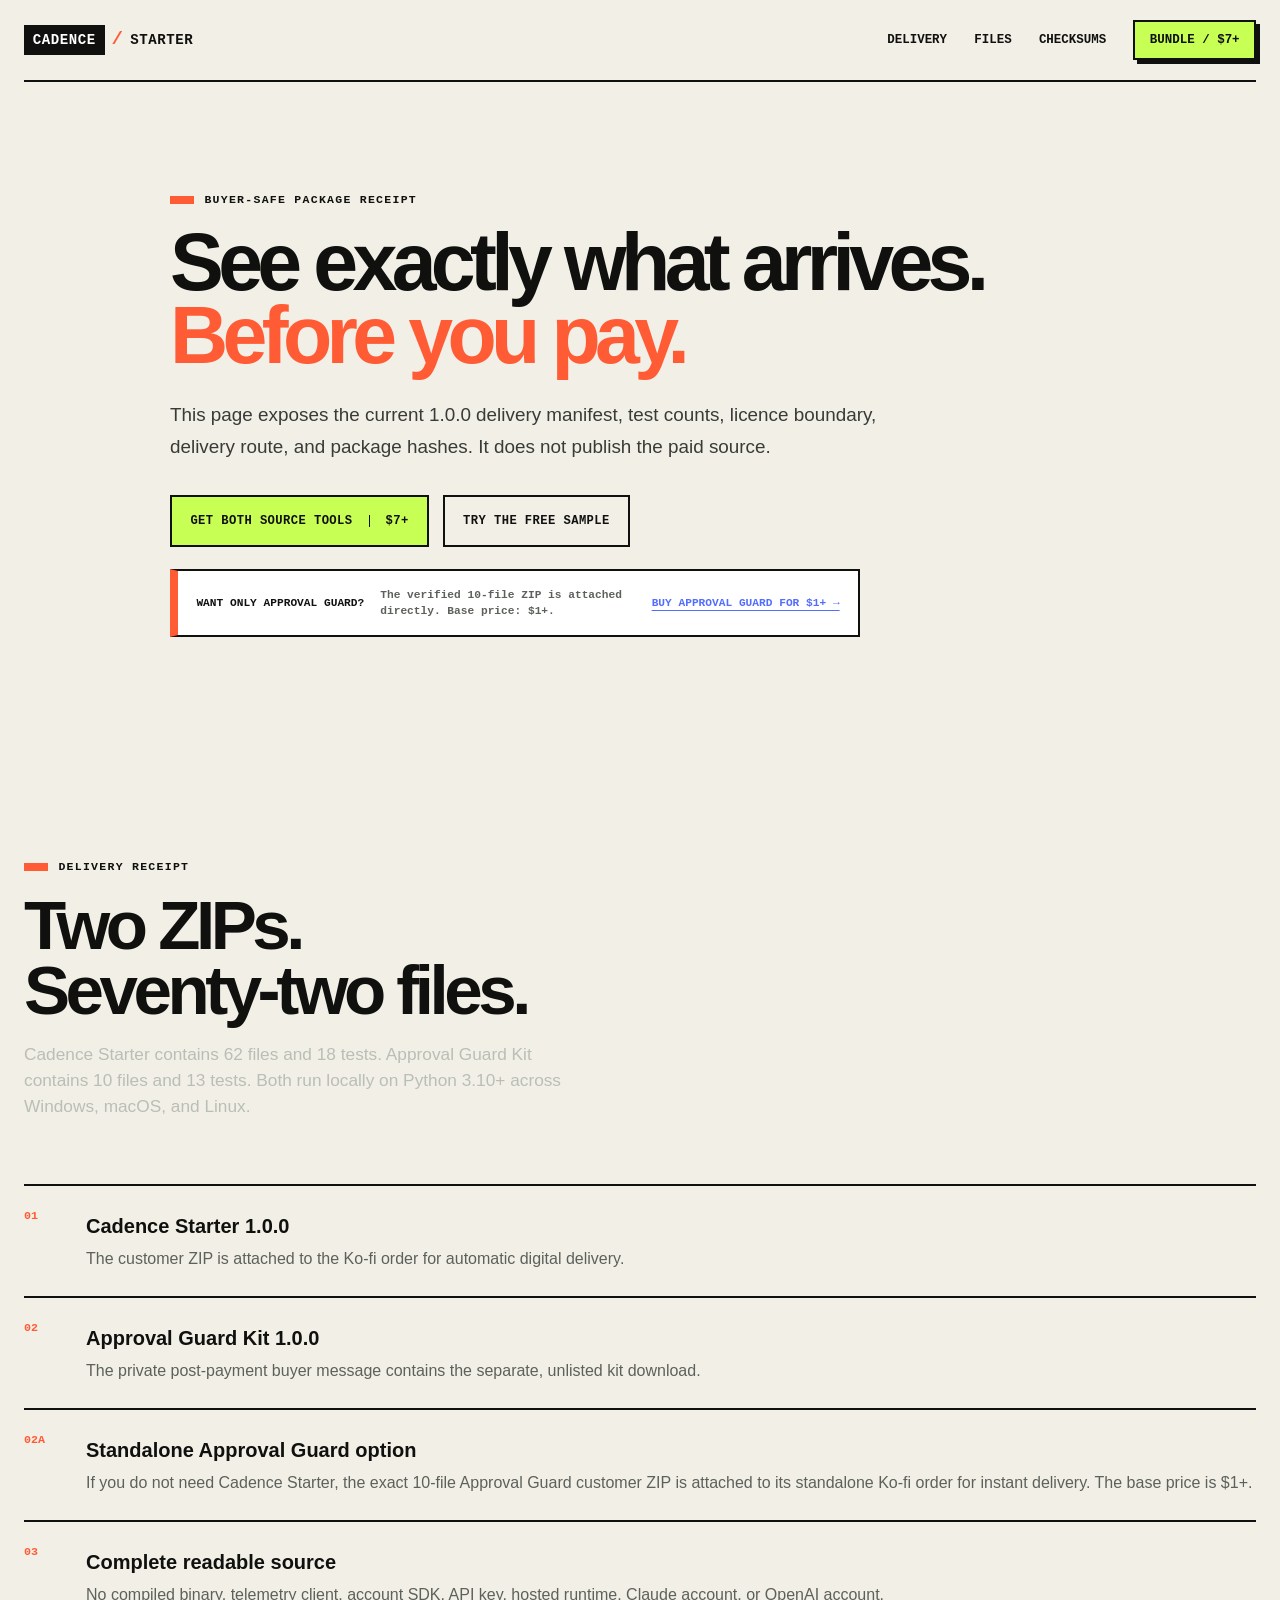
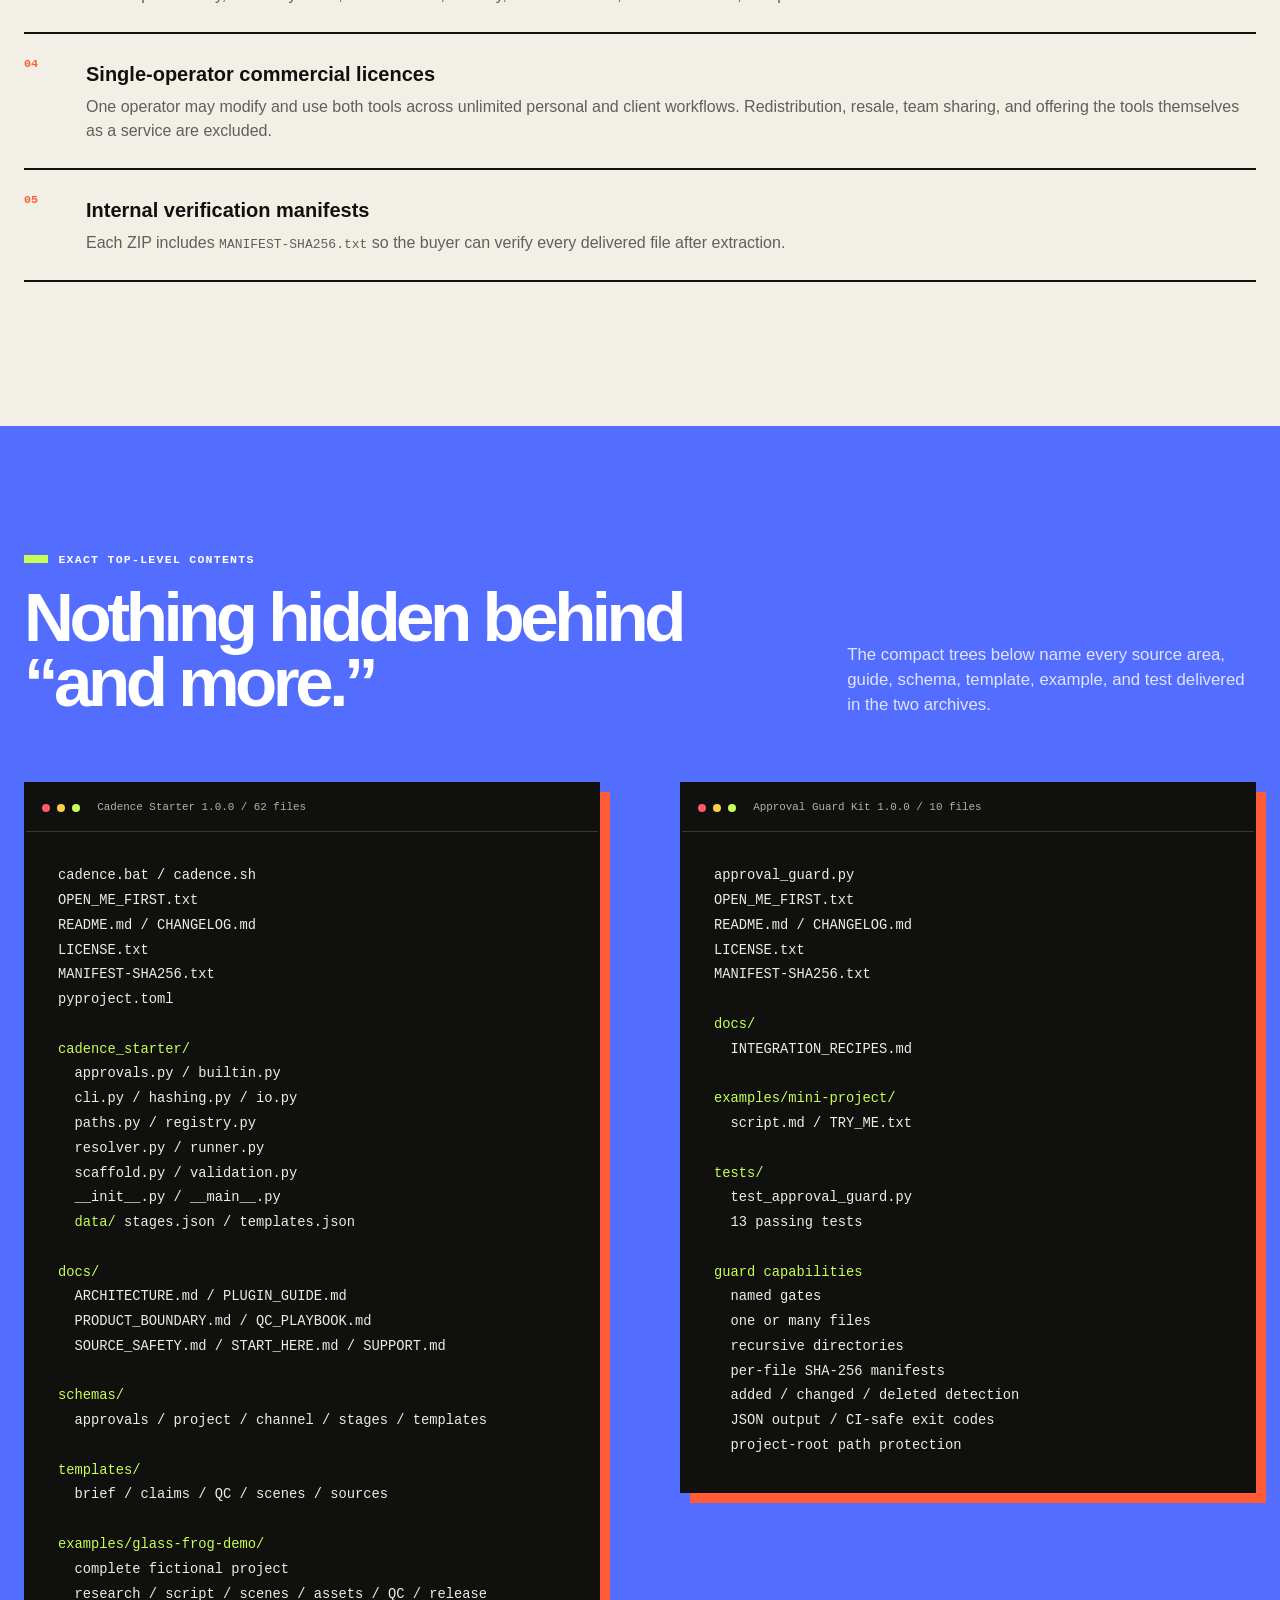
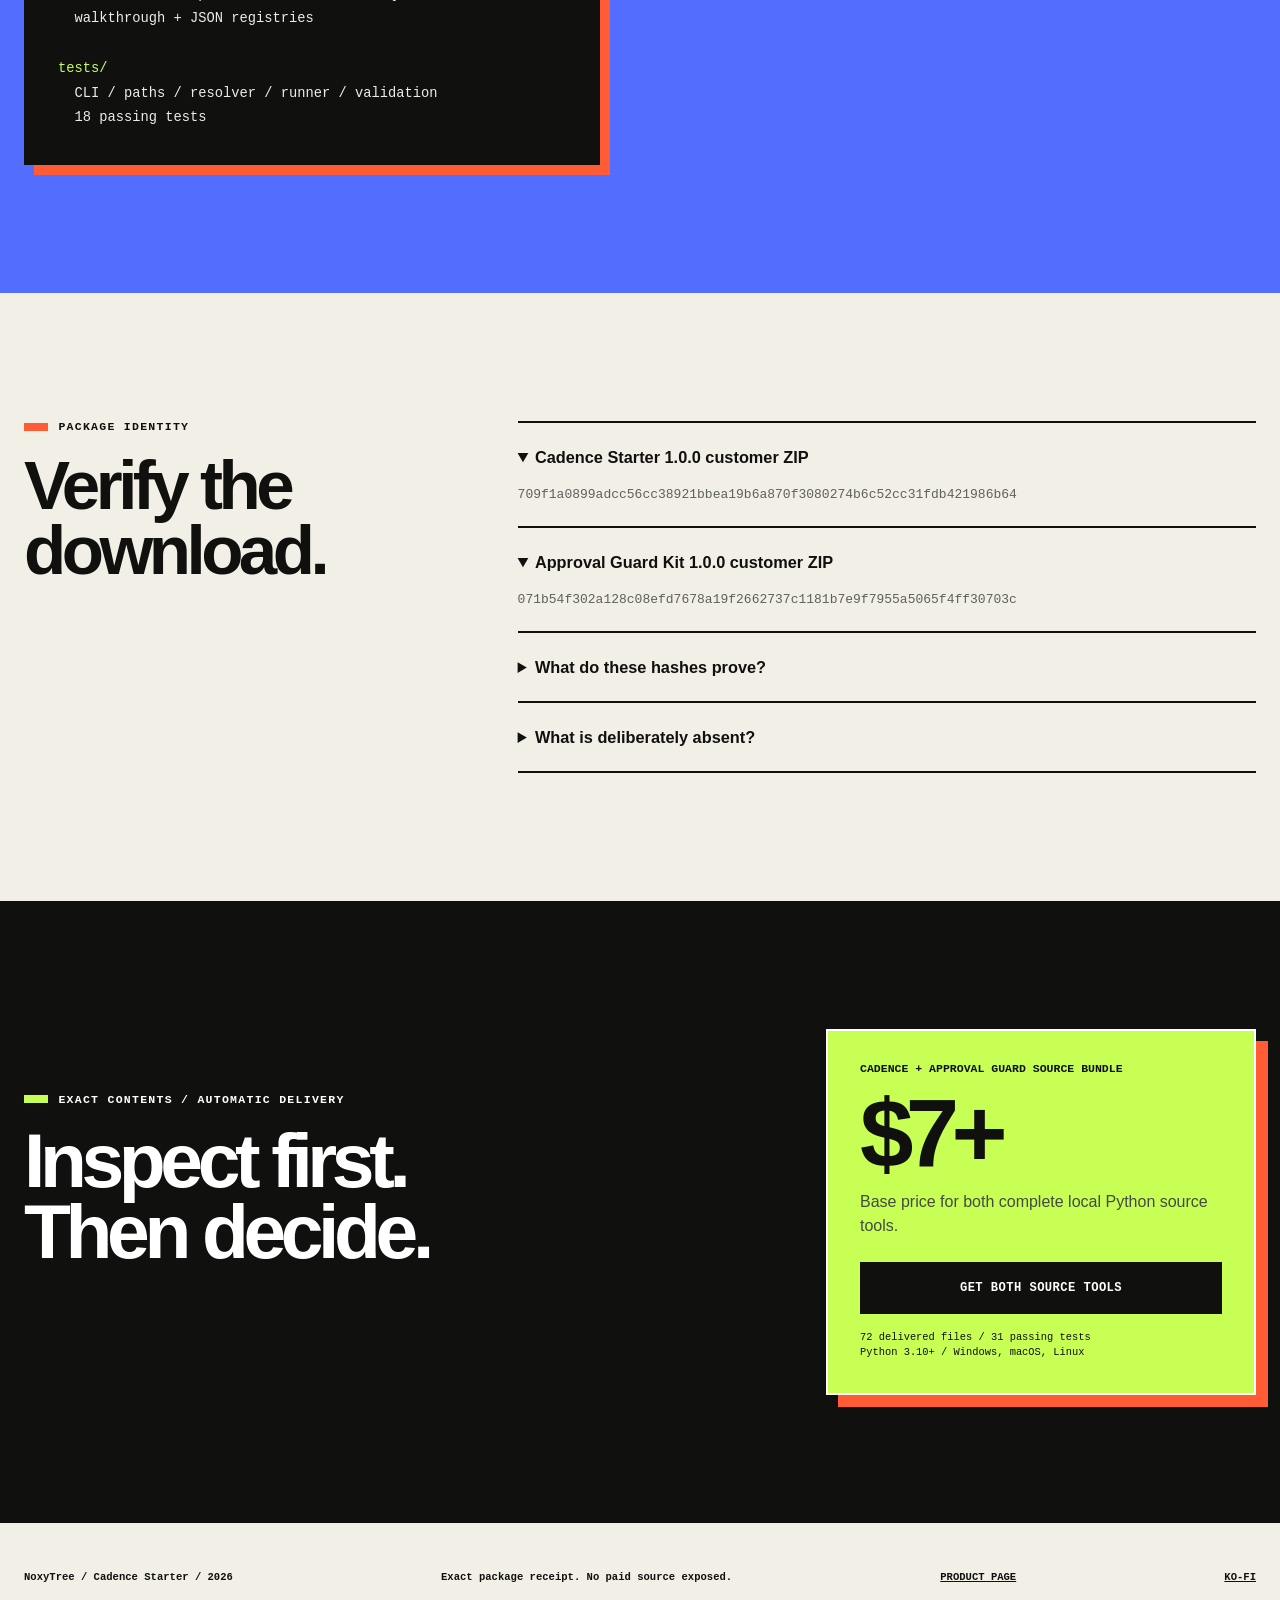
==== commit 31795def: "Expire first-sale pricing claims" ====
--- a/bundle-receipt/index.html
+++ b/bundle-receipt/index.html
@@ -23,7 +23,7 @@
       <a href="#delivery">Delivery</a>
       <a href="#files">Files</a>
       <a href="#checksums">Checksums</a>
-      <a class="nav-buy" href="https://ko-fi.com/noxytree/link/FIRSTSALE">UNTIL MIDNIGHT / $1.05</a>
+      <a class="nav-buy" href="https://ko-fi.com/s/a8645f925f">BUNDLE / $7+</a>
     </nav>
   </header>
 
@@ -33,10 +33,10 @@
       <h1>See exactly what arrives.<br><em>Before you pay.</em></h1>
       <p class="hero-lede">This page exposes the current 1.0.0 delivery manifest, test counts, licence boundary, delivery route, and package hashes. It does not publish the paid source.</p>
       <div class="actions">
-        <a class="button primary" href="https://ko-fi.com/noxytree/link/FIRSTSALE">GET BOTH SOURCE TOOLS <span>$1.05</span></a>
+        <a class="button primary" href="https://ko-fi.com/s/a8645f925f">GET BOTH SOURCE TOOLS <span>$7+</span></a>
         <a class="button ghost" href="../downloads/cadence-approval-sample.zip">TRY THE FREE SAMPLE</a>
       </div>
-      <p class="solo-offer"><b>WANT ONLY APPROVAL GUARD?</b><span>The verified 10-file ZIP is attached directly. FIRSTSALE cuts its $1 base price to $0.15 until midnight.</span><a href="https://ko-fi.com/noxytree/link/FIRSTSALE">BUY IT FOR $0.15 →</a></p>
+      <p class="solo-offer"><b>WANT ONLY APPROVAL GUARD?</b><span>The verified 10-file ZIP is attached directly. Base price: $1+.</span><a href="https://ko-fi.com/s/33d62f48e4">BUY APPROVAL GUARD FOR $1+ →</a></p>
     </section>
 
     <section class="inside wrap" id="delivery">
@@ -48,7 +48,7 @@
       <div class="deliverables">
         <article><b>01</b><div><h3>Cadence Starter 1.0.0</h3><p>The customer ZIP is attached to the Ko-fi order for automatic digital delivery.</p></div></article>
         <article><b>02</b><div><h3>Approval Guard Kit 1.0.0</h3><p>The private post-payment buyer message contains the separate, unlisted kit download.</p></div></article>
-        <article><b>02A</b><div><h3>Standalone Approval Guard option</h3><p>If you do not need Cadence Starter, the exact 10-file Approval Guard customer ZIP is attached to its standalone Ko-fi order for instant delivery. The base price is $1; FIRSTSALE reduces it to $0.15 through 23:59 UK time on 18 July 2026.</p></div></article>
+        <article><b>02A</b><div><h3>Standalone Approval Guard option</h3><p>If you do not need Cadence Starter, the exact 10-file Approval Guard customer ZIP is attached to its standalone Ko-fi order for instant delivery. The base price is $1+.</p></div></article>
         <article><b>03</b><div><h3>Complete readable source</h3><p>No compiled binary, telemetry client, account SDK, API key, hosted runtime, Claude account, or OpenAI account.</p></div></article>
         <article><b>04</b><div><h3>Single-operator commercial licences</h3><p>One operator may modify and use both tools across unlimited personal and client workflows. Redistribution, resale, team sharing, and offering the tools themselves as a service are excluded.</p></div></article>
         <article><b>05</b><div><h3>Internal verification manifests</h3><p>Each ZIP includes <code>MANIFEST-SHA256.txt</code> so the buyer can verify every delivered file after extraction.</p></div></article>
@@ -146,9 +146,9 @@
         <div><p class="label light"><span></span>EXACT CONTENTS / AUTOMATIC DELIVERY</p><h2>Inspect first.<br>Then decide.</h2></div>
         <div class="price-card">
           <p>CADENCE + APPROVAL GUARD SOURCE BUNDLE</p>
-          <strong>$1.05</strong>
-          <span>Code FIRSTSALE through midnight, 18 July 2026. The base price returns to $7 after the deadline.</span>
-          <a class="button primary" href="https://ko-fi.com/noxytree/link/FIRSTSALE">GET BOTH SOURCE TOOLS</a>
+          <strong>$7+</strong>
+          <span>Base price for both complete local Python source tools.</span>
+          <a class="button primary" href="https://ko-fi.com/s/a8645f925f">GET BOTH SOURCE TOOLS</a>
           <small>72 delivered files / 31 passing tests<br>Python 3.10+ / Windows, macOS, Linux</small>
         </div>
       </div>
